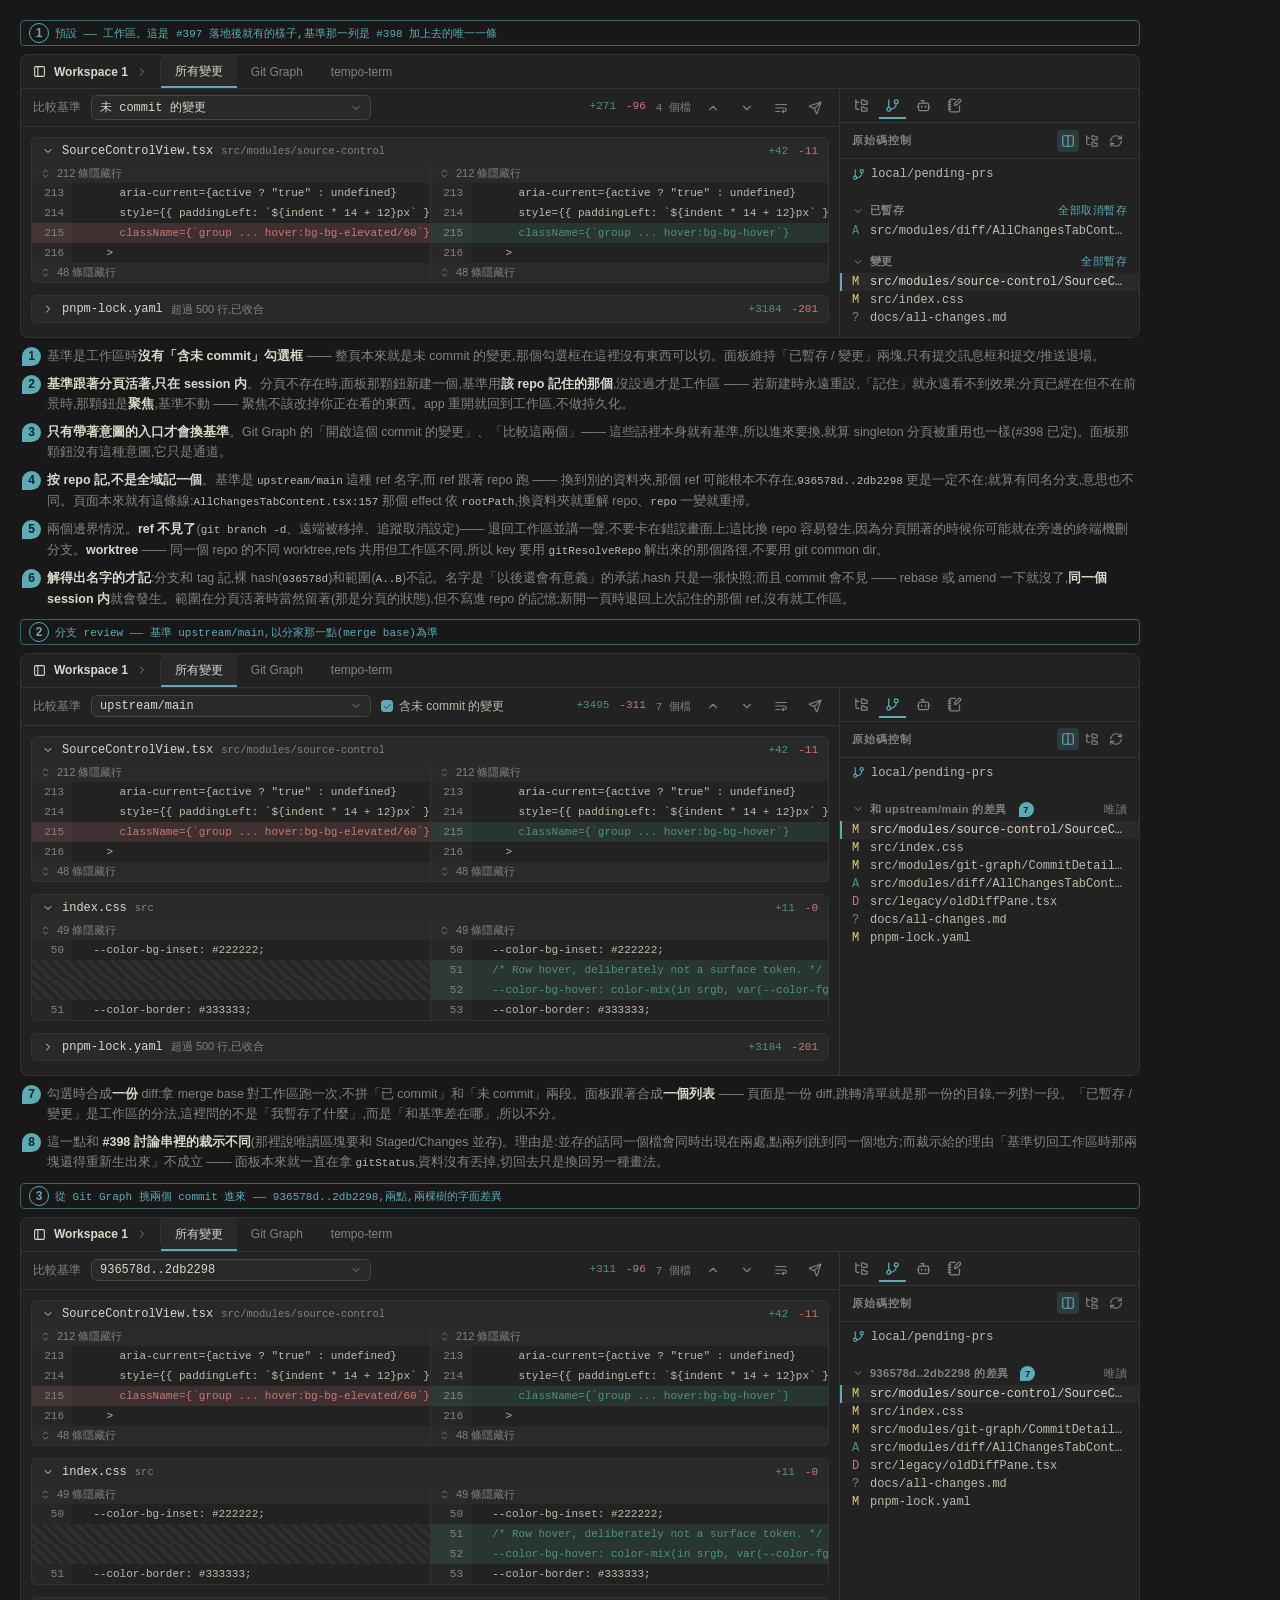
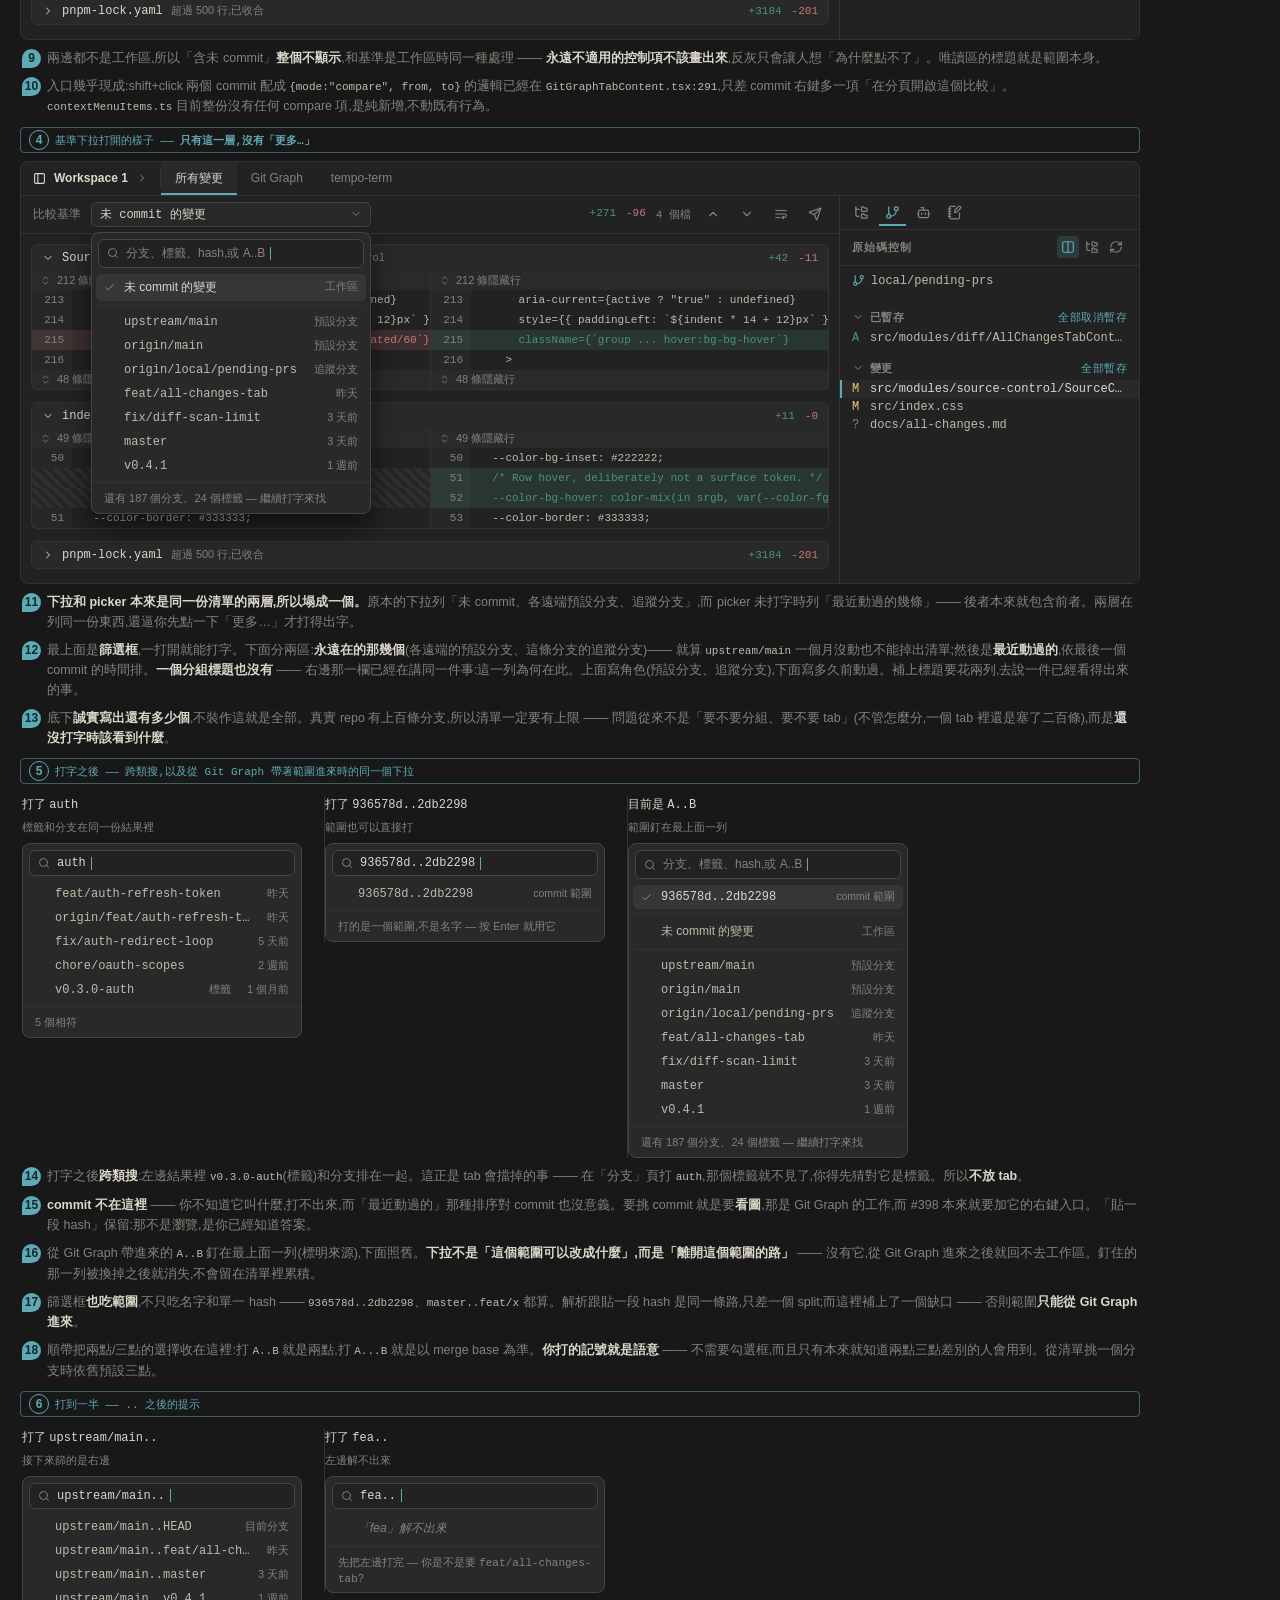
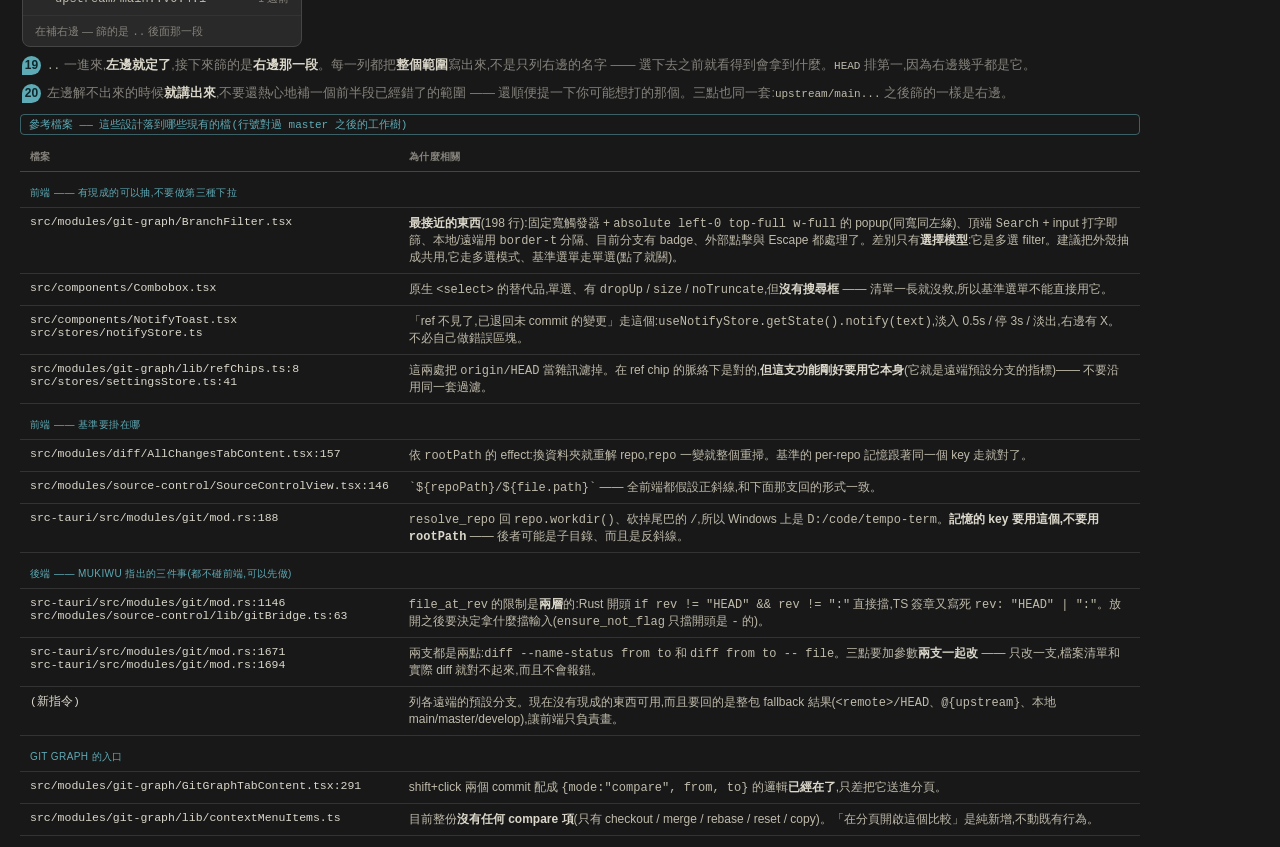
==== fig-398-menu.html @ e5d536c2 "Add the tempo-term design mockups Self-contained single-file prototypes for mukiwu/tempo-term. No bu" ====
<!doctype html>
<html lang="zh-Hant"><head><meta charset="utf-8">
<title>#398 — 比較基準</title>
<link rel="stylesheet" href="mock.css"><style>
.legend { font-size: 12.5px; }
.legend .lg-txt { flex: 1; min-width: 0; }
.legend b { color: var(--fg); font-weight: 600; }
.legend code { font-family: var(--mono); color: var(--fg-muted); font-size: 11px; }
.legend .num { width: 19px; height: 19px; font-size: 12px; line-height: 19px; font-weight: 700; }
/* a figure number is not a callout pin, so it is not drawn like one */
.fig-label .n {
  display: inline-block; width: 20px; height: 20px; line-height: 18px; text-align: center;
  border-radius: 50%; border: 1px solid var(--accent); background: transparent;
  color: var(--accent); font-family: "Segoe UI", sans-serif; font-size: 12px; font-weight: 700;
  margin-right: 6px;
}
.combo.wide { width: 280px; }
.viewbar { position: relative; }

.combo-wrap { position: relative; display: inline-flex; }
/* one popup, hung off the control itself -- same left edge, same width */
.menu {
  position: absolute; top: calc(100% + 5px); left: 0; width: 280px; z-index: 5; padding: 0;
  background: var(--bg-elevated); border: 1px solid var(--border-strong); border-radius: 8px;
  box-shadow: 0 12px 28px rgba(0,0,0,.55);
}
.menu.static { position: static; box-shadow: none; }
.mi {
  display: flex; align-items: center; gap: 8px; padding: 5px 8px; margin: 0 4px;
  border-radius: 5px; font-size: 12px; color: var(--fg-muted); white-space: nowrap;
  font-family: "Segoe UI", sans-serif;
}
.mi.mono { font-family: var(--mono); }
.mi .tick { width: 12px; flex: none; color: var(--accent); display: flex; }
.mi .lbl { overflow: hidden; text-overflow: ellipsis; white-space: nowrap; }
.mi.none { color: var(--fg-subtle); font-style: italic; }
.mi.on { background: rgba(255,255,255,.06); color: var(--fg); }
.mi .hint {
  margin-left: auto; padding-left: 8px; flex: none;
  font-family: "Segoe UI", sans-serif; font-size: 10.5px; color: var(--fg-subtle);
}
.mi .when {
  padding-left: 8px; flex: none;
  font-family: "Segoe UI", sans-serif; font-size: 10.5px; color: var(--fg-subtle);
}
.mi .when.first { margin-left: auto; }
.sep { height: 1px; background: var(--border); margin: 4px 6px; }
.mhead {
  padding: 6px 12px 3px; font-size: 10px; letter-spacing: .04em; text-transform: uppercase;
  color: var(--fg-subtle); font-family: "Segoe UI", sans-serif;
}
.pk-search {
  display: flex; align-items: center; gap: 7px; margin: 6px; padding: 5px 8px;
  border: 1px solid var(--border-strong); border-radius: 6px; background: var(--bg);
  color: var(--fg-subtle); font-size: 12px; font-family: "Segoe UI", sans-serif;
}
.pk-search .typed { color: var(--fg); font-family: var(--mono); }
.pk-search .caret { width: 1px; height: 13px; background: var(--accent); margin-left: -2px; }
.pk-list { padding-bottom: 4px; }
.pk-foot { border-top: 1px solid var(--border); padding: 7px 12px; }
.pk-foot .fnote { font-size: 11px; color: var(--fg-subtle); }

.menu-row { display: flex; align-items: flex-start; gap: 22px; padding: 4px 2px 0; }
.menu-row .col { display: flex; flex-direction: column; gap: 8px; }
.menu-row .cap { font-size: 12px; color: var(--fg); }
.menu-row .cnt { font-size: 10.5px; color: var(--fg-subtle); }

/* the closing reference table */
.refs { width: 1120px; border-collapse: collapse; font-size: 12px; }
.refs th, .refs td { text-align: left; vertical-align: top; padding: 7px 10px; }
.refs thead th {
  font-size: 10px; letter-spacing: .04em; text-transform: uppercase; color: var(--fg-subtle);
  font-weight: 600; border-bottom: 1px solid var(--border-strong);
}
.refs tbody tr { border-bottom: 1px solid var(--border); }
.refs td.f { font-family: var(--mono); font-size: 11.5px; color: var(--fg); white-space: nowrap; }
.refs td.w { color: var(--fg-muted); }
.refs td.w b { color: var(--fg); font-weight: 600; }
.refs .grp td {
  font-size: 10px; letter-spacing: .04em; text-transform: uppercase; color: var(--accent);
  padding-top: 14px; border-bottom: none;
}
</style></head>
<body><div class="fig"><div class="fig-label"><span class="n">1</span>預設 —— 工作區。這是 #397 落地後就有的樣子,基準那一列是 #398 加上去的唯一一條</div><div class="window">
  <div class="tabstrip">
    <div class="ws"><svg class="i" width="13" height="13" viewBox="0 0 24 24"><rect x="3" y="3" width="18" height="18" rx="2"/><path d="M9 3v18"/></svg> Workspace 1 <span class="chev"><svg class="i" width="12" height="12" viewBox="0 0 24 24"><path d="m9 18 6-6-6-6"/></svg></span></div>
    <div class="divider"></div>
    <div class="tab active">所有變更</div><div class="tab">Git Graph</div>
    <div class="tab">tempo-term</div>
  </div>
  <div class="body">
    <div class="main">
      <div class="viewbar">
        <span class="sub">比較基準</span>
        <span class="combo-wrap">
          <span class="combo wide"><span class="val">未 commit 的變更</span><span class="chev"><svg class="i" width="12" height="12" viewBox="0 0 24 24"><path d="m6 9 6 6 6-6"/></svg></span></span>
          
        </span>
        
        <span class="spacer"></span>
        <span class="stats"><span class="add">+271</span><span class="del">-96</span><span class="cnt">4 個檔</span></span>
        <span class="icon-btn"><svg class="i" width="14" height="14" viewBox="0 0 24 24"><path d="m18 15-6-6-6 6"/></svg></span><span class="icon-btn"><svg class="i" width="14" height="14" viewBox="0 0 24 24"><path d="m6 9 6 6 6-6"/></svg></span><span class="icon-btn"><svg class="i" width="14" height="14" viewBox="0 0 24 24"><path d="M3 6h18"/><path d="M3 12h15a3 3 0 1 1 0 6h-4"/><path d="m16 16-2 2 2 2"/><path d="M3 18h7"/></svg></span><span class="icon-btn"><svg class="i" width="14" height="14" viewBox="0 0 24 24"><path d="M14.536 21.686a.5.5 0 0 0 .937-.024l6.5-19a.496.496 0 0 0-.635-.635l-19 6.5a.5.5 0 0 0-.024.937l7.93 3.18a2 2 0 0 1 1.112 1.11z"/><path d="m21.854 2.147-10.94 10.939"/></svg></span>
      </div>
      <div class="diffs">
        <div class="file-sec"><div class="file-head"><svg class="i" width="12" height="12" viewBox="0 0 24 24"><path d="m6 9 6 6 6-6"/></svg><span>SourceControlView.tsx</span><span class="path">src/modules/source-control</span><span class="st"><span class="a">+42</span><span class="d">-11</span></span></div><div class="cols"><div class="col"><div class="hidden-row"><svg class="i" width="11" height="11" viewBox="0 0 24 24"><path d="m7 15 5 5 5-5"/><path d="m7 9 5-5 5 5"/></svg><span>212 條隱藏行</span></div><div class="line"><span class="ln">213</span><span class="code">      aria-current={active ? "true" : undefined}</span></div><div class="line"><span class="ln">214</span><span class="code">      style={{ paddingLeft: `${indent * 14 + 12}px` }}</span></div><div class="line del"><span class="ln">215</span><span class="code">      className={`group ... hover:bg-bg-elevated/60`}</span></div><div class="line"><span class="ln">216</span><span class="code">    ></span></div><div class="hidden-row"><svg class="i" width="11" height="11" viewBox="0 0 24 24"><path d="m7 15 5 5 5-5"/><path d="m7 9 5-5 5 5"/></svg><span>48 條隱藏行</span></div></div><div class="col"><div class="hidden-row"><svg class="i" width="11" height="11" viewBox="0 0 24 24"><path d="m7 15 5 5 5-5"/><path d="m7 9 5-5 5 5"/></svg><span>212 條隱藏行</span></div><div class="line"><span class="ln">213</span><span class="code">      aria-current={active ? "true" : undefined}</span></div><div class="line"><span class="ln">214</span><span class="code">      style={{ paddingLeft: `${indent * 14 + 12}px` }}</span></div><div class="line add"><span class="ln">215</span><span class="code">      className={`group ... hover:bg-bg-hover`}</span></div><div class="line"><span class="ln">216</span><span class="code">    ></span></div><div class="hidden-row"><svg class="i" width="11" height="11" viewBox="0 0 24 24"><path d="m7 15 5 5 5-5"/><path d="m7 9 5-5 5 5"/></svg><span>48 條隱藏行</span></div></div></div></div>
        
        <div class="file-sec"><div class="file-head"><svg class="i" width="12" height="12" viewBox="0 0 24 24"><path d="m9 18 6-6-6-6"/></svg><span>pnpm-lock.yaml</span>
          <span class="note">超過 500 行,已收合</span>
          <span class="st"><span class="a">+3184</span><span class="d">-201</span></span></div></div>
      </div>
    </div>
    <div class="panelcol">
      <div class="rail">
        <span class="icon-btn"><svg class="i" width="15" height="15" viewBox="0 0 24 24"><path d="M20 10a1 1 0 0 0 1-1V6a1 1 0 0 0-1-1h-2.5a1 1 0 0 1-.8-.4l-.9-1.2A1 1 0 0 0 15 3h-2a1 1 0 0 0-1 1v5a1 1 0 0 0 1 1Z"/><path d="M20 21a1 1 0 0 0 1-1v-3a1 1 0 0 0-1-1h-2.9a1 1 0 0 1-.88-.55l-.42-.85a1 1 0 0 0-.92-.6H13a1 1 0 0 0-1 1v5a1 1 0 0 0 1 1Z"/><path d="M3 5a2 2 0 0 0 2 2h3"/><path d="M3 3v13a2 2 0 0 0 2 2h3"/></svg></span>
        <span class="icon-btn active"><svg class="i" width="15" height="15" viewBox="0 0 24 24"><line x1="6" x2="6" y1="3" y2="15"/><circle cx="18" cy="6" r="3"/><circle cx="6" cy="18" r="3"/><path d="M18 9a9 9 0 0 1-9 9"/></svg></span>
        <span class="icon-btn"><svg class="i" width="15" height="15" viewBox="0 0 24 24"><path d="M12 8V4H8"/><rect width="16" height="12" x="4" y="8" rx="2"/><path d="M2 14h2"/><path d="M20 14h2"/><path d="M15 13v2"/><path d="M9 13v2"/></svg></span>
        <span class="icon-btn"><svg class="i" width="15" height="15" viewBox="0 0 24 24"><path d="M13.4 2H6a2 2 0 0 0-2 2v16a2 2 0 0 0 2 2h12a2 2 0 0 0 2-2v-7.4"/><path d="M2 6h4"/><path d="M2 10h4"/><path d="M2 14h4"/><path d="M2 18h4"/><path d="M21.378 5.626a1 1 0 1 0-3.004-3.004l-5.01 5.012a2 2 0 0 0-.506.854l-.837 2.87a.5.5 0 0 0 .62.62l2.87-.837a2 2 0 0 0 .854-.506z"/></svg></span>
      </div>
      <div class="panel-header">
        <span class="panel-title">原始碼控制</span>
        <span class="actions">
          <span class="icon-btn on"><svg class="i" width="14" height="14" viewBox="0 0 24 24"><rect width="18" height="18" x="3" y="3" rx="2"/><path d="M12 3v18"/></svg></span>
          <span class="icon-btn"><svg class="i" width="14" height="14" viewBox="0 0 24 24"><path d="M20 10a1 1 0 0 0 1-1V6a1 1 0 0 0-1-1h-2.5a1 1 0 0 1-.8-.4l-.9-1.2A1 1 0 0 0 15 3h-2a1 1 0 0 0-1 1v5a1 1 0 0 0 1 1Z"/><path d="M20 21a1 1 0 0 0 1-1v-3a1 1 0 0 0-1-1h-2.9a1 1 0 0 1-.88-.55l-.42-.85a1 1 0 0 0-.92-.6H13a1 1 0 0 0-1 1v5a1 1 0 0 0 1 1Z"/><path d="M3 5a2 2 0 0 0 2 2h3"/><path d="M3 3v13a2 2 0 0 0 2 2h3"/></svg></span>
          <span class="icon-btn"><svg class="i" width="14" height="14" viewBox="0 0 24 24"><path d="M3 12a9 9 0 0 1 9-9 9.75 9.75 0 0 1 6.74 2.74L21 8"/><path d="M21 3v5h-5"/><path d="M21 12a9 9 0 0 1-9 9 9.75 9.75 0 0 1-6.74-2.74L3 16"/><path d="M8 16H3v5"/></svg></span>
        </span>
      </div>
      <div class="branch-row"><span class="accent"><svg class="i" width="13" height="13" viewBox="0 0 24 24"><line x1="6" x2="6" y1="3" y2="15"/><circle cx="18" cy="6" r="3"/><circle cx="6" cy="18" r="3"/><path d="M18 9a9 9 0 0 1-9 9"/></svg></span><span>local/pending-prs</span></div>
      <div class="section-label"><svg class="i" width="12" height="12" viewBox="0 0 24 24"><path d="m6 9 6 6 6-6"/></svg>已暫存<span class="act">全部取消暫存</span></div><div class="file-row"><span class="st st-a">A</span><span class="name">src/modules/diff/AllChangesTabContent.tsx</span></div><div class="section-label"><svg class="i" width="12" height="12" viewBox="0 0 24 24"><path d="m6 9 6 6 6-6"/></svg>變更<span class="act">全部暫存</span></div><div class="file-row current"><span class="st st-m">M</span><span class="name">src/modules/source-control/SourceControlView.tsx</span></div><div class="file-row"><span class="st st-m">M</span><span class="name">src/index.css</span></div><div class="file-row"><span class="st st-q">?</span><span class="name">docs/all-changes.md</span></div>
    </div>
  </div>
</div><div class="legend"><span class="num">1</span><span class="lg-txt">基準是工作區時<b>沒有「含未 commit」勾選框</b> —— 整頁本來就是未 commit 的變更,那個勾選框在這裡沒有東西可以切。面板維持「已暫存 / 變更」兩塊,只有提交訊息框和提交/推送退場。</span></div><div class="legend"><span class="num">2</span><span class="lg-txt"><b>基準跟著分頁活著,只在 session 内</b>。分頁不存在時,面板那顆鈕新建一個,基準用<b>該 repo 記住的那個</b>,沒設過才是工作區 —— 若新建時永遠重設,「記住」就永遠看不到效果;分頁已經在但不在前景時,那顆鈕是<b>聚焦</b>,基準不動 —— 聚焦不該改掉你正在看的東西。app 重開就回到工作區,不做持久化。</span></div><div class="legend"><span class="num">3</span><span class="lg-txt"><b>只有帶著意圖的入口才會換基準</b>。Git Graph 的「開啟這個 commit 的變更」、「比較這兩個」—— 這些話裡本身就有基準,所以進來要換,就算 singleton 分頁被重用也一樣(#398 已定)。面板那顆鈕沒有這種意圖,它只是通道。</span></div><div class="legend"><span class="num">4</span><span class="lg-txt"><b>按 repo 記,不是全域記一個</b>。基準是 <code>upstream/main</code> 這種 ref 名字,而 ref 跟著 repo 跑 —— 換到別的資料夾,那個 ref 可能根本不存在,<code>936578d..2db2298</code> 更是一定不在;就算有同名分支,意思也不同。頁面本來就有這條線:<code>AllChangesTabContent.tsx:157</code> 那個 effect 依 <code>rootPath</code>,換資料夾就重解 repo、<code>repo</code> 一變就重掃。</span></div><div class="legend"><span class="num">5</span><span class="lg-txt">兩個邊界情況。<b>ref 不見了</b>(<code>git branch -d</code>、遠端被移掉、追蹤取消設定)—— 退回工作區並講一聲,不要卡在錯誤畫面上;這比換 repo 容易發生,因為分頁開著的時候你可能就在旁邊的終端機刪分支。<b>worktree</b> —— 同一個 repo 的不同 worktree,refs 共用但工作區不同,所以 key 要用 <code>gitResolveRepo</code> 解出來的那個路徑,不要用 git common dir。</span></div><div class="legend"><span class="num">6</span><span class="lg-txt"><b>解得出名字的才記</b>:分支和 tag 記,裸 hash(<code>936578d</code>)和範圍(<code>A..B</code>)不記。名字是「以後還會有意義」的承諾,hash 只是一張快照;而且 commit 會不見 —— rebase 或 amend 一下就沒了,<b>同一個 session 内</b>就會發生。範圍在分頁活著時當然留著(那是分頁的狀態),但不寫進 repo 的記憶;新開一頁時退回上次記住的那個 ref,沒有就工作區。</span></div></div><div class="fig"><div class="fig-label"><span class="n">2</span>分支 review —— 基準 <code>upstream/main</code>,以分家那一點(merge base)為準</div><div class="window">
  <div class="tabstrip">
    <div class="ws"><svg class="i" width="13" height="13" viewBox="0 0 24 24"><rect x="3" y="3" width="18" height="18" rx="2"/><path d="M9 3v18"/></svg> Workspace 1 <span class="chev"><svg class="i" width="12" height="12" viewBox="0 0 24 24"><path d="m9 18 6-6-6-6"/></svg></span></div>
    <div class="divider"></div>
    <div class="tab active">所有變更</div><div class="tab">Git Graph</div>
    <div class="tab">tempo-term</div>
  </div>
  <div class="body">
    <div class="main">
      <div class="viewbar">
        <span class="sub">比較基準</span>
        <span class="combo-wrap">
          <span class="combo wide"><span class="val">upstream/main</span><span class="chev"><svg class="i" width="12" height="12" viewBox="0 0 24 24"><path d="m6 9 6 6 6-6"/></svg></span></span>
          
        </span>
        <span class="checkbox"><span class="cb-box"><svg class="i" width="9" height="9" viewBox="0 0 24 24"><path d="M20 6 9 17l-5-5"/></svg></span>含未 commit 的變更</span>
        <span class="spacer"></span>
        <span class="stats"><span class="add">+3495</span><span class="del">-311</span><span class="cnt">7 個檔</span></span>
        <span class="icon-btn"><svg class="i" width="14" height="14" viewBox="0 0 24 24"><path d="m18 15-6-6-6 6"/></svg></span><span class="icon-btn"><svg class="i" width="14" height="14" viewBox="0 0 24 24"><path d="m6 9 6 6 6-6"/></svg></span><span class="icon-btn"><svg class="i" width="14" height="14" viewBox="0 0 24 24"><path d="M3 6h18"/><path d="M3 12h15a3 3 0 1 1 0 6h-4"/><path d="m16 16-2 2 2 2"/><path d="M3 18h7"/></svg></span><span class="icon-btn"><svg class="i" width="14" height="14" viewBox="0 0 24 24"><path d="M14.536 21.686a.5.5 0 0 0 .937-.024l6.5-19a.496.496 0 0 0-.635-.635l-19 6.5a.5.5 0 0 0-.024.937l7.93 3.18a2 2 0 0 1 1.112 1.11z"/><path d="m21.854 2.147-10.94 10.939"/></svg></span>
      </div>
      <div class="diffs">
        <div class="file-sec"><div class="file-head"><svg class="i" width="12" height="12" viewBox="0 0 24 24"><path d="m6 9 6 6 6-6"/></svg><span>SourceControlView.tsx</span><span class="path">src/modules/source-control</span><span class="st"><span class="a">+42</span><span class="d">-11</span></span></div><div class="cols"><div class="col"><div class="hidden-row"><svg class="i" width="11" height="11" viewBox="0 0 24 24"><path d="m7 15 5 5 5-5"/><path d="m7 9 5-5 5 5"/></svg><span>212 條隱藏行</span></div><div class="line"><span class="ln">213</span><span class="code">      aria-current={active ? "true" : undefined}</span></div><div class="line"><span class="ln">214</span><span class="code">      style={{ paddingLeft: `${indent * 14 + 12}px` }}</span></div><div class="line del"><span class="ln">215</span><span class="code">      className={`group ... hover:bg-bg-elevated/60`}</span></div><div class="line"><span class="ln">216</span><span class="code">    ></span></div><div class="hidden-row"><svg class="i" width="11" height="11" viewBox="0 0 24 24"><path d="m7 15 5 5 5-5"/><path d="m7 9 5-5 5 5"/></svg><span>48 條隱藏行</span></div></div><div class="col"><div class="hidden-row"><svg class="i" width="11" height="11" viewBox="0 0 24 24"><path d="m7 15 5 5 5-5"/><path d="m7 9 5-5 5 5"/></svg><span>212 條隱藏行</span></div><div class="line"><span class="ln">213</span><span class="code">      aria-current={active ? "true" : undefined}</span></div><div class="line"><span class="ln">214</span><span class="code">      style={{ paddingLeft: `${indent * 14 + 12}px` }}</span></div><div class="line add"><span class="ln">215</span><span class="code">      className={`group ... hover:bg-bg-hover`}</span></div><div class="line"><span class="ln">216</span><span class="code">    ></span></div><div class="hidden-row"><svg class="i" width="11" height="11" viewBox="0 0 24 24"><path d="m7 15 5 5 5-5"/><path d="m7 9 5-5 5 5"/></svg><span>48 條隱藏行</span></div></div></div></div>
        <div class="file-sec"><div class="file-head"><svg class="i" width="12" height="12" viewBox="0 0 24 24"><path d="m6 9 6 6 6-6"/></svg><span>index.css</span><span class="path">src</span><span class="st"><span class="a">+11</span><span class="d">-0</span></span></div><div class="cols"><div class="col"><div class="hidden-row"><svg class="i" width="11" height="11" viewBox="0 0 24 24"><path d="m7 15 5 5 5-5"/><path d="m7 9 5-5 5 5"/></svg><span>49 條隱藏行</span></div><div class="line"><span class="ln">50</span><span class="code">  --color-bg-inset: #222222;</span></div><div class="line gap"><span class="ln"></span><span class="code"> </span></div><div class="line gap"><span class="ln"></span><span class="code"> </span></div><div class="line"><span class="ln">51</span><span class="code">  --color-border: #333333;</span></div></div><div class="col"><div class="hidden-row"><svg class="i" width="11" height="11" viewBox="0 0 24 24"><path d="m7 15 5 5 5-5"/><path d="m7 9 5-5 5 5"/></svg><span>49 條隱藏行</span></div><div class="line"><span class="ln">50</span><span class="code">  --color-bg-inset: #222222;</span></div><div class="line add"><span class="ln">51</span><span class="code">  /* Row hover, deliberately not a surface token. */</span></div><div class="line add"><span class="ln">52</span><span class="code">  --color-bg-hover: color-mix(in srgb, var(--color-fg) 10%, transparent);</span></div><div class="line"><span class="ln">53</span><span class="code">  --color-border: #333333;</span></div></div></div></div>
        <div class="file-sec"><div class="file-head"><svg class="i" width="12" height="12" viewBox="0 0 24 24"><path d="m9 18 6-6-6-6"/></svg><span>pnpm-lock.yaml</span>
          <span class="note">超過 500 行,已收合</span>
          <span class="st"><span class="a">+3184</span><span class="d">-201</span></span></div></div>
      </div>
    </div>
    <div class="panelcol">
      <div class="rail">
        <span class="icon-btn"><svg class="i" width="15" height="15" viewBox="0 0 24 24"><path d="M20 10a1 1 0 0 0 1-1V6a1 1 0 0 0-1-1h-2.5a1 1 0 0 1-.8-.4l-.9-1.2A1 1 0 0 0 15 3h-2a1 1 0 0 0-1 1v5a1 1 0 0 0 1 1Z"/><path d="M20 21a1 1 0 0 0 1-1v-3a1 1 0 0 0-1-1h-2.9a1 1 0 0 1-.88-.55l-.42-.85a1 1 0 0 0-.92-.6H13a1 1 0 0 0-1 1v5a1 1 0 0 0 1 1Z"/><path d="M3 5a2 2 0 0 0 2 2h3"/><path d="M3 3v13a2 2 0 0 0 2 2h3"/></svg></span>
        <span class="icon-btn active"><svg class="i" width="15" height="15" viewBox="0 0 24 24"><line x1="6" x2="6" y1="3" y2="15"/><circle cx="18" cy="6" r="3"/><circle cx="6" cy="18" r="3"/><path d="M18 9a9 9 0 0 1-9 9"/></svg></span>
        <span class="icon-btn"><svg class="i" width="15" height="15" viewBox="0 0 24 24"><path d="M12 8V4H8"/><rect width="16" height="12" x="4" y="8" rx="2"/><path d="M2 14h2"/><path d="M20 14h2"/><path d="M15 13v2"/><path d="M9 13v2"/></svg></span>
        <span class="icon-btn"><svg class="i" width="15" height="15" viewBox="0 0 24 24"><path d="M13.4 2H6a2 2 0 0 0-2 2v16a2 2 0 0 0 2 2h12a2 2 0 0 0 2-2v-7.4"/><path d="M2 6h4"/><path d="M2 10h4"/><path d="M2 14h4"/><path d="M2 18h4"/><path d="M21.378 5.626a1 1 0 1 0-3.004-3.004l-5.01 5.012a2 2 0 0 0-.506.854l-.837 2.87a.5.5 0 0 0 .62.62l2.87-.837a2 2 0 0 0 .854-.506z"/></svg></span>
      </div>
      <div class="panel-header">
        <span class="panel-title">原始碼控制</span>
        <span class="actions">
          <span class="icon-btn on"><svg class="i" width="14" height="14" viewBox="0 0 24 24"><rect width="18" height="18" x="3" y="3" rx="2"/><path d="M12 3v18"/></svg></span>
          <span class="icon-btn"><svg class="i" width="14" height="14" viewBox="0 0 24 24"><path d="M20 10a1 1 0 0 0 1-1V6a1 1 0 0 0-1-1h-2.5a1 1 0 0 1-.8-.4l-.9-1.2A1 1 0 0 0 15 3h-2a1 1 0 0 0-1 1v5a1 1 0 0 0 1 1Z"/><path d="M20 21a1 1 0 0 0 1-1v-3a1 1 0 0 0-1-1h-2.9a1 1 0 0 1-.88-.55l-.42-.85a1 1 0 0 0-.92-.6H13a1 1 0 0 0-1 1v5a1 1 0 0 0 1 1Z"/><path d="M3 5a2 2 0 0 0 2 2h3"/><path d="M3 3v13a2 2 0 0 0 2 2h3"/></svg></span>
          <span class="icon-btn"><svg class="i" width="14" height="14" viewBox="0 0 24 24"><path d="M3 12a9 9 0 0 1 9-9 9.75 9.75 0 0 1 6.74 2.74L21 8"/><path d="M21 3v5h-5"/><path d="M21 12a9 9 0 0 1-9 9 9.75 9.75 0 0 1-6.74-2.74L3 16"/><path d="M8 16H3v5"/></svg></span>
        </span>
      </div>
      <div class="branch-row"><span class="accent"><svg class="i" width="13" height="13" viewBox="0 0 24 24"><line x1="6" x2="6" y1="3" y2="15"/><circle cx="18" cy="6" r="3"/><circle cx="6" cy="18" r="3"/><path d="M18 9a9 9 0 0 1-9 9"/></svg></span><span>local/pending-prs</span></div>
      <div class="section-label"><svg class="i" width="12" height="12" viewBox="0 0 24 24"><path d="m6 9 6 6 6-6"/></svg>和 upstream/main 的差異<span class="badge inline">7</span><span class="act ro">唯讀</span></div><div class="file-row current"><span class="st st-m">M</span><span class="name">src/modules/source-control/SourceControlView.tsx</span></div><div class="file-row"><span class="st st-m">M</span><span class="name">src/index.css</span></div><div class="file-row"><span class="st st-m">M</span><span class="name">src/modules/git-graph/CommitDetailsPanel.tsx</span></div><div class="file-row"><span class="st st-a">A</span><span class="name">src/modules/diff/AllChangesTabContent.tsx</span></div><div class="file-row"><span class="st st-d">D</span><span class="name">src/legacy/oldDiffPane.tsx</span></div><div class="file-row"><span class="st st-q">?</span><span class="name">docs/all-changes.md</span></div><div class="file-row"><span class="st st-m">M</span><span class="name">pnpm-lock.yaml</span></div>
    </div>
  </div>
</div><div class="legend"><span class="num">7</span><span class="lg-txt">勾選時合成<b>一份</b> diff:拿 merge base 對工作區跑一次,不拼「已 commit」和「未 commit」兩段。面板跟著合成<b>一個列表</b> —— 頁面是一份 diff,跳轉清單就是那一份的目錄,一列對一段。「已暫存 / 變更」是工作區的分法,這裡問的不是「我暫存了什麼」,而是「和基準差在哪」,所以不分。</span></div><div class="legend"><span class="num">8</span><span class="lg-txt">這一點和 <b>#398 討論串裡的裁示不同</b>(那裡說唯讀區塊要和 Staged/Changes 並存)。理由是:並存的話同一個檔會同時出現在兩處,點兩列跳到同一個地方;而裁示給的理由「基準切回工作區時那兩塊還得重新生出來」不成立 —— 面板本來就一直在拿 <code>gitStatus</code>,資料沒有丟掉,切回去只是換回另一種畫法。</span></div></div><div class="fig"><div class="fig-label"><span class="n">3</span>從 Git Graph 挑兩個 commit 進來 —— <code>936578d..2db2298</code>,兩點,兩棵樹的字面差異</div><div class="window">
  <div class="tabstrip">
    <div class="ws"><svg class="i" width="13" height="13" viewBox="0 0 24 24"><rect x="3" y="3" width="18" height="18" rx="2"/><path d="M9 3v18"/></svg> Workspace 1 <span class="chev"><svg class="i" width="12" height="12" viewBox="0 0 24 24"><path d="m9 18 6-6-6-6"/></svg></span></div>
    <div class="divider"></div>
    <div class="tab active">所有變更</div><div class="tab">Git Graph</div>
    <div class="tab">tempo-term</div>
  </div>
  <div class="body">
    <div class="main">
      <div class="viewbar">
        <span class="sub">比較基準</span>
        <span class="combo-wrap">
          <span class="combo wide"><span class="val">936578d..2db2298</span><span class="chev"><svg class="i" width="12" height="12" viewBox="0 0 24 24"><path d="m6 9 6 6 6-6"/></svg></span></span>
          
        </span>
        
        <span class="spacer"></span>
        <span class="stats"><span class="add">+311</span><span class="del">-96</span><span class="cnt">7 個檔</span></span>
        <span class="icon-btn"><svg class="i" width="14" height="14" viewBox="0 0 24 24"><path d="m18 15-6-6-6 6"/></svg></span><span class="icon-btn"><svg class="i" width="14" height="14" viewBox="0 0 24 24"><path d="m6 9 6 6 6-6"/></svg></span><span class="icon-btn"><svg class="i" width="14" height="14" viewBox="0 0 24 24"><path d="M3 6h18"/><path d="M3 12h15a3 3 0 1 1 0 6h-4"/><path d="m16 16-2 2 2 2"/><path d="M3 18h7"/></svg></span><span class="icon-btn"><svg class="i" width="14" height="14" viewBox="0 0 24 24"><path d="M14.536 21.686a.5.5 0 0 0 .937-.024l6.5-19a.496.496 0 0 0-.635-.635l-19 6.5a.5.5 0 0 0-.024.937l7.93 3.18a2 2 0 0 1 1.112 1.11z"/><path d="m21.854 2.147-10.94 10.939"/></svg></span>
      </div>
      <div class="diffs">
        <div class="file-sec"><div class="file-head"><svg class="i" width="12" height="12" viewBox="0 0 24 24"><path d="m6 9 6 6 6-6"/></svg><span>SourceControlView.tsx</span><span class="path">src/modules/source-control</span><span class="st"><span class="a">+42</span><span class="d">-11</span></span></div><div class="cols"><div class="col"><div class="hidden-row"><svg class="i" width="11" height="11" viewBox="0 0 24 24"><path d="m7 15 5 5 5-5"/><path d="m7 9 5-5 5 5"/></svg><span>212 條隱藏行</span></div><div class="line"><span class="ln">213</span><span class="code">      aria-current={active ? "true" : undefined}</span></div><div class="line"><span class="ln">214</span><span class="code">      style={{ paddingLeft: `${indent * 14 + 12}px` }}</span></div><div class="line del"><span class="ln">215</span><span class="code">      className={`group ... hover:bg-bg-elevated/60`}</span></div><div class="line"><span class="ln">216</span><span class="code">    ></span></div><div class="hidden-row"><svg class="i" width="11" height="11" viewBox="0 0 24 24"><path d="m7 15 5 5 5-5"/><path d="m7 9 5-5 5 5"/></svg><span>48 條隱藏行</span></div></div><div class="col"><div class="hidden-row"><svg class="i" width="11" height="11" viewBox="0 0 24 24"><path d="m7 15 5 5 5-5"/><path d="m7 9 5-5 5 5"/></svg><span>212 條隱藏行</span></div><div class="line"><span class="ln">213</span><span class="code">      aria-current={active ? "true" : undefined}</span></div><div class="line"><span class="ln">214</span><span class="code">      style={{ paddingLeft: `${indent * 14 + 12}px` }}</span></div><div class="line add"><span class="ln">215</span><span class="code">      className={`group ... hover:bg-bg-hover`}</span></div><div class="line"><span class="ln">216</span><span class="code">    ></span></div><div class="hidden-row"><svg class="i" width="11" height="11" viewBox="0 0 24 24"><path d="m7 15 5 5 5-5"/><path d="m7 9 5-5 5 5"/></svg><span>48 條隱藏行</span></div></div></div></div>
        <div class="file-sec"><div class="file-head"><svg class="i" width="12" height="12" viewBox="0 0 24 24"><path d="m6 9 6 6 6-6"/></svg><span>index.css</span><span class="path">src</span><span class="st"><span class="a">+11</span><span class="d">-0</span></span></div><div class="cols"><div class="col"><div class="hidden-row"><svg class="i" width="11" height="11" viewBox="0 0 24 24"><path d="m7 15 5 5 5-5"/><path d="m7 9 5-5 5 5"/></svg><span>49 條隱藏行</span></div><div class="line"><span class="ln">50</span><span class="code">  --color-bg-inset: #222222;</span></div><div class="line gap"><span class="ln"></span><span class="code"> </span></div><div class="line gap"><span class="ln"></span><span class="code"> </span></div><div class="line"><span class="ln">51</span><span class="code">  --color-border: #333333;</span></div></div><div class="col"><div class="hidden-row"><svg class="i" width="11" height="11" viewBox="0 0 24 24"><path d="m7 15 5 5 5-5"/><path d="m7 9 5-5 5 5"/></svg><span>49 條隱藏行</span></div><div class="line"><span class="ln">50</span><span class="code">  --color-bg-inset: #222222;</span></div><div class="line add"><span class="ln">51</span><span class="code">  /* Row hover, deliberately not a surface token. */</span></div><div class="line add"><span class="ln">52</span><span class="code">  --color-bg-hover: color-mix(in srgb, var(--color-fg) 10%, transparent);</span></div><div class="line"><span class="ln">53</span><span class="code">  --color-border: #333333;</span></div></div></div></div>
        <div class="file-sec"><div class="file-head"><svg class="i" width="12" height="12" viewBox="0 0 24 24"><path d="m9 18 6-6-6-6"/></svg><span>pnpm-lock.yaml</span>
          <span class="note">超過 500 行,已收合</span>
          <span class="st"><span class="a">+3184</span><span class="d">-201</span></span></div></div>
      </div>
    </div>
    <div class="panelcol">
      <div class="rail">
        <span class="icon-btn"><svg class="i" width="15" height="15" viewBox="0 0 24 24"><path d="M20 10a1 1 0 0 0 1-1V6a1 1 0 0 0-1-1h-2.5a1 1 0 0 1-.8-.4l-.9-1.2A1 1 0 0 0 15 3h-2a1 1 0 0 0-1 1v5a1 1 0 0 0 1 1Z"/><path d="M20 21a1 1 0 0 0 1-1v-3a1 1 0 0 0-1-1h-2.9a1 1 0 0 1-.88-.55l-.42-.85a1 1 0 0 0-.92-.6H13a1 1 0 0 0-1 1v5a1 1 0 0 0 1 1Z"/><path d="M3 5a2 2 0 0 0 2 2h3"/><path d="M3 3v13a2 2 0 0 0 2 2h3"/></svg></span>
        <span class="icon-btn active"><svg class="i" width="15" height="15" viewBox="0 0 24 24"><line x1="6" x2="6" y1="3" y2="15"/><circle cx="18" cy="6" r="3"/><circle cx="6" cy="18" r="3"/><path d="M18 9a9 9 0 0 1-9 9"/></svg></span>
        <span class="icon-btn"><svg class="i" width="15" height="15" viewBox="0 0 24 24"><path d="M12 8V4H8"/><rect width="16" height="12" x="4" y="8" rx="2"/><path d="M2 14h2"/><path d="M20 14h2"/><path d="M15 13v2"/><path d="M9 13v2"/></svg></span>
        <span class="icon-btn"><svg class="i" width="15" height="15" viewBox="0 0 24 24"><path d="M13.4 2H6a2 2 0 0 0-2 2v16a2 2 0 0 0 2 2h12a2 2 0 0 0 2-2v-7.4"/><path d="M2 6h4"/><path d="M2 10h4"/><path d="M2 14h4"/><path d="M2 18h4"/><path d="M21.378 5.626a1 1 0 1 0-3.004-3.004l-5.01 5.012a2 2 0 0 0-.506.854l-.837 2.87a.5.5 0 0 0 .62.62l2.87-.837a2 2 0 0 0 .854-.506z"/></svg></span>
      </div>
      <div class="panel-header">
        <span class="panel-title">原始碼控制</span>
        <span class="actions">
          <span class="icon-btn on"><svg class="i" width="14" height="14" viewBox="0 0 24 24"><rect width="18" height="18" x="3" y="3" rx="2"/><path d="M12 3v18"/></svg></span>
          <span class="icon-btn"><svg class="i" width="14" height="14" viewBox="0 0 24 24"><path d="M20 10a1 1 0 0 0 1-1V6a1 1 0 0 0-1-1h-2.5a1 1 0 0 1-.8-.4l-.9-1.2A1 1 0 0 0 15 3h-2a1 1 0 0 0-1 1v5a1 1 0 0 0 1 1Z"/><path d="M20 21a1 1 0 0 0 1-1v-3a1 1 0 0 0-1-1h-2.9a1 1 0 0 1-.88-.55l-.42-.85a1 1 0 0 0-.92-.6H13a1 1 0 0 0-1 1v5a1 1 0 0 0 1 1Z"/><path d="M3 5a2 2 0 0 0 2 2h3"/><path d="M3 3v13a2 2 0 0 0 2 2h3"/></svg></span>
          <span class="icon-btn"><svg class="i" width="14" height="14" viewBox="0 0 24 24"><path d="M3 12a9 9 0 0 1 9-9 9.75 9.75 0 0 1 6.74 2.74L21 8"/><path d="M21 3v5h-5"/><path d="M21 12a9 9 0 0 1-9 9 9.75 9.75 0 0 1-6.74-2.74L3 16"/><path d="M8 16H3v5"/></svg></span>
        </span>
      </div>
      <div class="branch-row"><span class="accent"><svg class="i" width="13" height="13" viewBox="0 0 24 24"><line x1="6" x2="6" y1="3" y2="15"/><circle cx="18" cy="6" r="3"/><circle cx="6" cy="18" r="3"/><path d="M18 9a9 9 0 0 1-9 9"/></svg></span><span>local/pending-prs</span></div>
      <div class="section-label"><svg class="i" width="12" height="12" viewBox="0 0 24 24"><path d="m6 9 6 6 6-6"/></svg>936578d..2db2298 的差異<span class="badge inline">7</span><span class="act ro">唯讀</span></div><div class="file-row current"><span class="st st-m">M</span><span class="name">src/modules/source-control/SourceControlView.tsx</span></div><div class="file-row"><span class="st st-m">M</span><span class="name">src/index.css</span></div><div class="file-row"><span class="st st-m">M</span><span class="name">src/modules/git-graph/CommitDetailsPanel.tsx</span></div><div class="file-row"><span class="st st-a">A</span><span class="name">src/modules/diff/AllChangesTabContent.tsx</span></div><div class="file-row"><span class="st st-d">D</span><span class="name">src/legacy/oldDiffPane.tsx</span></div><div class="file-row"><span class="st st-q">?</span><span class="name">docs/all-changes.md</span></div><div class="file-row"><span class="st st-m">M</span><span class="name">pnpm-lock.yaml</span></div>
    </div>
  </div>
</div><div class="legend"><span class="num">9</span><span class="lg-txt">兩邊都不是工作區,所以「含未 commit」<b>整個不顯示</b>,和基準是工作區時同一種處理 —— <b>永遠不適用的控制項不該畫出來</b>,反灰只會讓人想「為什麼點不了」。唯讀區的標題就是範圍本身。</span></div><div class="legend"><span class="num">10</span><span class="lg-txt">入口幾乎現成:shift+click 兩個 commit 配成 <code>{mode:"compare", from, to}</code> 的邏輯已經在 <code>GitGraphTabContent.tsx:291</code>,只差 commit 右鍵多一項「在分頁開啟這個比較」。<code>contextMenuItems.ts</code> 目前整份沒有任何 compare 項,是純新增,不動既有行為。</span></div></div><div class="fig"><div class="fig-label"><span class="n">4</span>基準下拉打開的樣子 —— <b>只有這一層,沒有「更多…」</b></div><div class="window">
  <div class="tabstrip">
    <div class="ws"><svg class="i" width="13" height="13" viewBox="0 0 24 24"><rect x="3" y="3" width="18" height="18" rx="2"/><path d="M9 3v18"/></svg> Workspace 1 <span class="chev"><svg class="i" width="12" height="12" viewBox="0 0 24 24"><path d="m9 18 6-6-6-6"/></svg></span></div>
    <div class="divider"></div>
    <div class="tab active">所有變更</div><div class="tab">Git Graph</div>
    <div class="tab">tempo-term</div>
  </div>
  <div class="body">
    <div class="main">
      <div class="viewbar">
        <span class="sub">比較基準</span>
        <span class="combo-wrap">
          <span class="combo wide"><span class="val">未 commit 的變更</span><span class="chev"><svg class="i" width="12" height="12" viewBox="0 0 24 24"><path d="m6 9 6 6 6-6"/></svg></span></span>
          <div class="menu"><div class="pk-search"><svg class="i" width="12" height="12" viewBox="0 0 24 24"><circle cx="11" cy="11" r="8"/><path d="m21 21-4.3-4.3"/></svg><span>分支、標籤、hash,或 A..B</span><span class="caret"></span></div><div class="pk-list"><div class="mi on"><span class="tick"><svg class="i" width="11" height="11" viewBox="0 0 24 24"><path d="M20 6 9 17l-5-5"/></svg></span><span class="lbl">未 commit 的變更</span><span class="hint">工作區</span></div><div class="sep"></div><div class="mi mono"><span class="tick"></span><span class="lbl">upstream/main</span><span class="hint">預設分支</span></div><div class="mi mono"><span class="tick"></span><span class="lbl">origin/main</span><span class="hint">預設分支</span></div><div class="mi mono"><span class="tick"></span><span class="lbl">origin/local/pending-prs</span><span class="hint">追蹤分支</span></div><div class="mi mono"><span class="tick"></span><span class="lbl">feat/all-changes-tab</span><span class="when first">昨天</span></div><div class="mi mono"><span class="tick"></span><span class="lbl">fix/diff-scan-limit</span><span class="when first">3 天前</span></div><div class="mi mono"><span class="tick"></span><span class="lbl">master</span><span class="when first">3 天前</span></div><div class="mi mono"><span class="tick"></span><span class="lbl">v0.4.1</span><span class="when first">1 週前</span></div></div><div class="pk-foot"><span class="fnote">還有 187 個分支、24 個標籤 — 繼續打字來找</span></div></div>
        </span>
        
        <span class="spacer"></span>
        <span class="stats"><span class="add">+271</span><span class="del">-96</span><span class="cnt">4 個檔</span></span>
        <span class="icon-btn"><svg class="i" width="14" height="14" viewBox="0 0 24 24"><path d="m18 15-6-6-6 6"/></svg></span><span class="icon-btn"><svg class="i" width="14" height="14" viewBox="0 0 24 24"><path d="m6 9 6 6 6-6"/></svg></span><span class="icon-btn"><svg class="i" width="14" height="14" viewBox="0 0 24 24"><path d="M3 6h18"/><path d="M3 12h15a3 3 0 1 1 0 6h-4"/><path d="m16 16-2 2 2 2"/><path d="M3 18h7"/></svg></span><span class="icon-btn"><svg class="i" width="14" height="14" viewBox="0 0 24 24"><path d="M14.536 21.686a.5.5 0 0 0 .937-.024l6.5-19a.496.496 0 0 0-.635-.635l-19 6.5a.5.5 0 0 0-.024.937l7.93 3.18a2 2 0 0 1 1.112 1.11z"/><path d="m21.854 2.147-10.94 10.939"/></svg></span>
      </div>
      <div class="diffs">
        <div class="file-sec"><div class="file-head"><svg class="i" width="12" height="12" viewBox="0 0 24 24"><path d="m6 9 6 6 6-6"/></svg><span>SourceControlView.tsx</span><span class="path">src/modules/source-control</span><span class="st"><span class="a">+42</span><span class="d">-11</span></span></div><div class="cols"><div class="col"><div class="hidden-row"><svg class="i" width="11" height="11" viewBox="0 0 24 24"><path d="m7 15 5 5 5-5"/><path d="m7 9 5-5 5 5"/></svg><span>212 條隱藏行</span></div><div class="line"><span class="ln">213</span><span class="code">      aria-current={active ? "true" : undefined}</span></div><div class="line"><span class="ln">214</span><span class="code">      style={{ paddingLeft: `${indent * 14 + 12}px` }}</span></div><div class="line del"><span class="ln">215</span><span class="code">      className={`group ... hover:bg-bg-elevated/60`}</span></div><div class="line"><span class="ln">216</span><span class="code">    ></span></div><div class="hidden-row"><svg class="i" width="11" height="11" viewBox="0 0 24 24"><path d="m7 15 5 5 5-5"/><path d="m7 9 5-5 5 5"/></svg><span>48 條隱藏行</span></div></div><div class="col"><div class="hidden-row"><svg class="i" width="11" height="11" viewBox="0 0 24 24"><path d="m7 15 5 5 5-5"/><path d="m7 9 5-5 5 5"/></svg><span>212 條隱藏行</span></div><div class="line"><span class="ln">213</span><span class="code">      aria-current={active ? "true" : undefined}</span></div><div class="line"><span class="ln">214</span><span class="code">      style={{ paddingLeft: `${indent * 14 + 12}px` }}</span></div><div class="line add"><span class="ln">215</span><span class="code">      className={`group ... hover:bg-bg-hover`}</span></div><div class="line"><span class="ln">216</span><span class="code">    ></span></div><div class="hidden-row"><svg class="i" width="11" height="11" viewBox="0 0 24 24"><path d="m7 15 5 5 5-5"/><path d="m7 9 5-5 5 5"/></svg><span>48 條隱藏行</span></div></div></div></div>
        <div class="file-sec"><div class="file-head"><svg class="i" width="12" height="12" viewBox="0 0 24 24"><path d="m6 9 6 6 6-6"/></svg><span>index.css</span><span class="path">src</span><span class="st"><span class="a">+11</span><span class="d">-0</span></span></div><div class="cols"><div class="col"><div class="hidden-row"><svg class="i" width="11" height="11" viewBox="0 0 24 24"><path d="m7 15 5 5 5-5"/><path d="m7 9 5-5 5 5"/></svg><span>49 條隱藏行</span></div><div class="line"><span class="ln">50</span><span class="code">  --color-bg-inset: #222222;</span></div><div class="line gap"><span class="ln"></span><span class="code"> </span></div><div class="line gap"><span class="ln"></span><span class="code"> </span></div><div class="line"><span class="ln">51</span><span class="code">  --color-border: #333333;</span></div></div><div class="col"><div class="hidden-row"><svg class="i" width="11" height="11" viewBox="0 0 24 24"><path d="m7 15 5 5 5-5"/><path d="m7 9 5-5 5 5"/></svg><span>49 條隱藏行</span></div><div class="line"><span class="ln">50</span><span class="code">  --color-bg-inset: #222222;</span></div><div class="line add"><span class="ln">51</span><span class="code">  /* Row hover, deliberately not a surface token. */</span></div><div class="line add"><span class="ln">52</span><span class="code">  --color-bg-hover: color-mix(in srgb, var(--color-fg) 10%, transparent);</span></div><div class="line"><span class="ln">53</span><span class="code">  --color-border: #333333;</span></div></div></div></div>
        <div class="file-sec"><div class="file-head"><svg class="i" width="12" height="12" viewBox="0 0 24 24"><path d="m9 18 6-6-6-6"/></svg><span>pnpm-lock.yaml</span>
          <span class="note">超過 500 行,已收合</span>
          <span class="st"><span class="a">+3184</span><span class="d">-201</span></span></div></div>
      </div>
    </div>
    <div class="panelcol">
      <div class="rail">
        <span class="icon-btn"><svg class="i" width="15" height="15" viewBox="0 0 24 24"><path d="M20 10a1 1 0 0 0 1-1V6a1 1 0 0 0-1-1h-2.5a1 1 0 0 1-.8-.4l-.9-1.2A1 1 0 0 0 15 3h-2a1 1 0 0 0-1 1v5a1 1 0 0 0 1 1Z"/><path d="M20 21a1 1 0 0 0 1-1v-3a1 1 0 0 0-1-1h-2.9a1 1 0 0 1-.88-.55l-.42-.85a1 1 0 0 0-.92-.6H13a1 1 0 0 0-1 1v5a1 1 0 0 0 1 1Z"/><path d="M3 5a2 2 0 0 0 2 2h3"/><path d="M3 3v13a2 2 0 0 0 2 2h3"/></svg></span>
        <span class="icon-btn active"><svg class="i" width="15" height="15" viewBox="0 0 24 24"><line x1="6" x2="6" y1="3" y2="15"/><circle cx="18" cy="6" r="3"/><circle cx="6" cy="18" r="3"/><path d="M18 9a9 9 0 0 1-9 9"/></svg></span>
        <span class="icon-btn"><svg class="i" width="15" height="15" viewBox="0 0 24 24"><path d="M12 8V4H8"/><rect width="16" height="12" x="4" y="8" rx="2"/><path d="M2 14h2"/><path d="M20 14h2"/><path d="M15 13v2"/><path d="M9 13v2"/></svg></span>
        <span class="icon-btn"><svg class="i" width="15" height="15" viewBox="0 0 24 24"><path d="M13.4 2H6a2 2 0 0 0-2 2v16a2 2 0 0 0 2 2h12a2 2 0 0 0 2-2v-7.4"/><path d="M2 6h4"/><path d="M2 10h4"/><path d="M2 14h4"/><path d="M2 18h4"/><path d="M21.378 5.626a1 1 0 1 0-3.004-3.004l-5.01 5.012a2 2 0 0 0-.506.854l-.837 2.87a.5.5 0 0 0 .62.62l2.87-.837a2 2 0 0 0 .854-.506z"/></svg></span>
      </div>
      <div class="panel-header">
        <span class="panel-title">原始碼控制</span>
        <span class="actions">
          <span class="icon-btn on"><svg class="i" width="14" height="14" viewBox="0 0 24 24"><rect width="18" height="18" x="3" y="3" rx="2"/><path d="M12 3v18"/></svg></span>
          <span class="icon-btn"><svg class="i" width="14" height="14" viewBox="0 0 24 24"><path d="M20 10a1 1 0 0 0 1-1V6a1 1 0 0 0-1-1h-2.5a1 1 0 0 1-.8-.4l-.9-1.2A1 1 0 0 0 15 3h-2a1 1 0 0 0-1 1v5a1 1 0 0 0 1 1Z"/><path d="M20 21a1 1 0 0 0 1-1v-3a1 1 0 0 0-1-1h-2.9a1 1 0 0 1-.88-.55l-.42-.85a1 1 0 0 0-.92-.6H13a1 1 0 0 0-1 1v5a1 1 0 0 0 1 1Z"/><path d="M3 5a2 2 0 0 0 2 2h3"/><path d="M3 3v13a2 2 0 0 0 2 2h3"/></svg></span>
          <span class="icon-btn"><svg class="i" width="14" height="14" viewBox="0 0 24 24"><path d="M3 12a9 9 0 0 1 9-9 9.75 9.75 0 0 1 6.74 2.74L21 8"/><path d="M21 3v5h-5"/><path d="M21 12a9 9 0 0 1-9 9 9.75 9.75 0 0 1-6.74-2.74L3 16"/><path d="M8 16H3v5"/></svg></span>
        </span>
      </div>
      <div class="branch-row"><span class="accent"><svg class="i" width="13" height="13" viewBox="0 0 24 24"><line x1="6" x2="6" y1="3" y2="15"/><circle cx="18" cy="6" r="3"/><circle cx="6" cy="18" r="3"/><path d="M18 9a9 9 0 0 1-9 9"/></svg></span><span>local/pending-prs</span></div>
      <div class="section-label"><svg class="i" width="12" height="12" viewBox="0 0 24 24"><path d="m6 9 6 6 6-6"/></svg>已暫存<span class="act">全部取消暫存</span></div><div class="file-row"><span class="st st-a">A</span><span class="name">src/modules/diff/AllChangesTabContent.tsx</span></div><div class="section-label"><svg class="i" width="12" height="12" viewBox="0 0 24 24"><path d="m6 9 6 6 6-6"/></svg>變更<span class="act">全部暫存</span></div><div class="file-row current"><span class="st st-m">M</span><span class="name">src/modules/source-control/SourceControlView.tsx</span></div><div class="file-row"><span class="st st-m">M</span><span class="name">src/index.css</span></div><div class="file-row"><span class="st st-q">?</span><span class="name">docs/all-changes.md</span></div>
    </div>
  </div>
</div><div class="legend"><span class="num">11</span><span class="lg-txt"><b>下拉和 picker 本來是同一份清單的兩層,所以塌成一個。</b>原本的下拉列「未 commit、各遠端預設分支、追蹤分支」,而 picker 未打字時列「最近動過的幾條」—— 後者本來就包含前者。兩層在列同一份東西,還逼你先點一下「更多…」才打得出字。</span></div><div class="legend"><span class="num">12</span><span class="lg-txt">最上面是<b>篩選框</b>,一打開就能打字。下面分兩區:<b>永遠在的那幾個</b>(各遠端的預設分支、這條分支的追蹤分支)—— 就算 <code>upstream/main</code> 一個月沒動也不能掉出清單;然後是<b>最近動過的</b>,依最後一個 commit 的時間排。<b>一個分組標題也沒有</b> —— 右邊那一欄已經在講同一件事:這一列為何在此。上面寫角色(預設分支、追蹤分支),下面寫多久前動過。補上標題要花兩列,去說一件已經看得出來的事。</span></div><div class="legend"><span class="num">13</span><span class="lg-txt">底下<b>誠實寫出還有多少個</b>,不裝作這就是全部。真實 repo 有上百條分支,所以清單一定要有上限 —— 問題從來不是「要不要分組、要不要 tab」(不管怎麼分,一個 tab 裡還是塞了二百條),而是<b>還沒打字時該看到什麼</b>。</span></div></div><div class="fig"><div class="fig-label"><span class="n">5</span>打字之後 —— 跨類搜,以及從 Git Graph 帶著範圍進來時的同一個下拉</div><div class="menu-row"><div class="col"><div class="cap">打了 <code>auth</code></div><div class="cnt">標籤和分支在同一份結果裡</div><div class="menu static"><div class="pk-search"><svg class="i" width="12" height="12" viewBox="0 0 24 24"><circle cx="11" cy="11" r="8"/><path d="m21 21-4.3-4.3"/></svg><span class="typed">auth</span><span class="caret"></span></div><div class="pk-list"><div class="mi mono"><span class="tick"></span><span class="lbl">feat/auth-refresh-token</span><span class="when first">昨天</span></div><div class="mi mono"><span class="tick"></span><span class="lbl">origin/feat/auth-refresh-token</span><span class="when first">昨天</span></div><div class="mi mono"><span class="tick"></span><span class="lbl">fix/auth-redirect-loop</span><span class="when first">5 天前</span></div><div class="mi mono"><span class="tick"></span><span class="lbl">chore/oauth-scopes</span><span class="when first">2 週前</span></div><div class="mi mono"><span class="tick"></span><span class="lbl">v0.3.0-auth</span><span class="hint">標籤</span><span class="when">1 個月前</span></div></div><div class="pk-foot"><span class="fnote">5 個相符</span></div></div></div><div class="col"><div class="cap">打了 <code>936578d..2db2298</code></div><div class="cnt">範圍也可以直接打</div><div class="menu static"><div class="pk-search"><svg class="i" width="12" height="12" viewBox="0 0 24 24"><circle cx="11" cy="11" r="8"/><path d="m21 21-4.3-4.3"/></svg><span class="typed">936578d..2db2298</span><span class="caret"></span></div><div class="pk-list"><div class="mi mono"><span class="tick"></span><span class="lbl">936578d..2db2298</span><span class="hint">commit 範圍</span></div></div><div class="pk-foot"><span class="fnote">打的是一個範圍,不是名字 — 按 Enter 就用它</span></div></div></div><div class="col"><div class="cap">目前是 <code>A..B</code></div><div class="cnt">範圍釘在最上面一列</div><div class="menu static"><div class="pk-search"><svg class="i" width="12" height="12" viewBox="0 0 24 24"><circle cx="11" cy="11" r="8"/><path d="m21 21-4.3-4.3"/></svg><span>分支、標籤、hash,或 A..B</span><span class="caret"></span></div><div class="pk-list"><div class="mi on mono"><span class="tick"><svg class="i" width="11" height="11" viewBox="0 0 24 24"><path d="M20 6 9 17l-5-5"/></svg></span><span class="lbl">936578d..2db2298</span><span class="hint">commit 範圍</span></div><div class="sep"></div><div class="mi"><span class="tick"></span><span class="lbl">未 commit 的變更</span><span class="hint">工作區</span></div><div class="sep"></div><div class="mi mono"><span class="tick"></span><span class="lbl">upstream/main</span><span class="hint">預設分支</span></div><div class="mi mono"><span class="tick"></span><span class="lbl">origin/main</span><span class="hint">預設分支</span></div><div class="mi mono"><span class="tick"></span><span class="lbl">origin/local/pending-prs</span><span class="hint">追蹤分支</span></div><div class="mi mono"><span class="tick"></span><span class="lbl">feat/all-changes-tab</span><span class="when first">昨天</span></div><div class="mi mono"><span class="tick"></span><span class="lbl">fix/diff-scan-limit</span><span class="when first">3 天前</span></div><div class="mi mono"><span class="tick"></span><span class="lbl">master</span><span class="when first">3 天前</span></div><div class="mi mono"><span class="tick"></span><span class="lbl">v0.4.1</span><span class="when first">1 週前</span></div></div><div class="pk-foot"><span class="fnote">還有 187 個分支、24 個標籤 — 繼續打字來找</span></div></div></div></div><div class="legend"><span class="num">14</span><span class="lg-txt">打字之後<b>跨類搜</b>:左邊結果裡 <code>v0.3.0-auth</code>(標籤)和分支排在一起。這正是 tab 會擋掉的事 —— 在「分支」頁打 <code>auth</code>,那個標籤就不見了,你得先猜對它是標籤。所以<b>不放 tab</b>。</span></div><div class="legend"><span class="num">15</span><span class="lg-txt"><b>commit 不在這裡</b> —— 你不知道它叫什麼,打不出來,而「最近動過的」那種排序對 commit 也沒意義。要挑 commit 就是要<b>看圖</b>,那是 Git Graph 的工作,而 #398 本來就要加它的右鍵入口。「貼一段 hash」保留:那不是瀏覽,是你已經知道答案。</span></div><div class="legend"><span class="num">16</span><span class="lg-txt">從 Git Graph 帶進來的 <code>A..B</code> 釘在最上面一列(標明來源),下面照舊。<b>下拉不是「這個範圍可以改成什麼」,而是「離開這個範圍的路」</b> —— 沒有它,從 Git Graph 進來之後就回不去工作區。釘住的那一列被換掉之後就消失,不會留在清單裡累積。</span></div><div class="legend"><span class="num">17</span><span class="lg-txt">篩選框<b>也吃範圍</b>,不只吃名字和單一 hash —— <code>936578d..2db2298</code>、<code>master..feat/x</code> 都算。解析跟貼一段 hash 是同一條路,只差一個 split;而這裡補上了一個缺口 —— 否則範圍<b>只能從 Git Graph 進來</b>。</span></div><div class="legend"><span class="num">18</span><span class="lg-txt">順帶把兩點/三點的選擇收在這裡:打 <code>A..B</code> 就是兩點,打 <code>A...B</code> 就是以 merge base 為準。<b>你打的記號就是語意</b> —— 不需要勾選框,而且只有本來就知道兩點三點差別的人會用到。從清單挑一個分支時依舊預設三點。</span></div></div><div class="fig"><div class="fig-label"><span class="n">6</span>打到一半 —— <code>..</code> 之後的提示</div><div class="menu-row"><div class="col"><div class="cap">打了 <code>upstream/main..</code></div><div class="cnt">接下來篩的是右邊</div><div class="menu static"><div class="pk-search"><svg class="i" width="12" height="12" viewBox="0 0 24 24"><circle cx="11" cy="11" r="8"/><path d="m21 21-4.3-4.3"/></svg><span class="typed">upstream/main..</span><span class="caret"></span></div><div class="pk-list"><div class="mi mono"><span class="tick"></span><span class="lbl">upstream/main..HEAD</span><span class="hint">目前分支</span></div><div class="mi mono"><span class="tick"></span><span class="lbl">upstream/main..feat/all-changes-tab</span><span class="when first">昨天</span></div><div class="mi mono"><span class="tick"></span><span class="lbl">upstream/main..master</span><span class="when first">3 天前</span></div><div class="mi mono"><span class="tick"></span><span class="lbl">upstream/main..v0.4.1</span><span class="when first">1 週前</span></div></div><div class="pk-foot"><span class="fnote">在補右邊 — 篩的是 <code>..</code> 後面那一段</span></div></div></div><div class="col"><div class="cap">打了 <code>fea..</code></div><div class="cnt">左邊解不出來</div><div class="menu static"><div class="pk-search"><svg class="i" width="12" height="12" viewBox="0 0 24 24"><circle cx="11" cy="11" r="8"/><path d="m21 21-4.3-4.3"/></svg><span class="typed">fea..</span><span class="caret"></span></div><div class="pk-list"><div class="mi none"><span class="tick"></span><span class="lbl">「fea」解不出來</span></div></div><div class="pk-foot"><span class="fnote">先把左邊打完 — 你是不是要 <code>feat/all-changes-tab</code>?</span></div></div></div></div><div class="legend"><span class="num">19</span><span class="lg-txt"><code>..</code> 一進來,<b>左邊就定了</b>,接下來篩的是<b>右邊那一段</b>。每一列都把<b>整個範圍</b>寫出來,不是只列右邊的名字 —— 選下去之前就看得到會拿到什麼。<code>HEAD</code> 排第一,因為右邊幾乎都是它。</span></div><div class="legend"><span class="num">20</span><span class="lg-txt">左邊解不出來的時候<b>就講出來</b>,不要還熱心地補一個前半段已經錯了的範圍 —— 還順便提一下你可能想打的那個。三點也同一套:<code>upstream/main...</code> 之後篩的一樣是右邊。</span></div></div><div class="fig"><div class="fig-label">參考檔案 —— 這些設計落到哪些現有的檔(行號對過 <code>master</code> 之後的工作樹)</div><table class="refs"><thead><tr><th style="width:340px">檔案</th><th>為什麼相關</th></tr></thead><tbody><tr class="grp"><td colspan="2">前端 —— 有現成的可以抽,不要做第三種下拉</td></tr><tr><td class="f">src/modules/git-graph/BranchFilter.tsx</td><td class="w"><b>最接近的東西</b>(198 行):固定寬觸發器 + <code>absolute left-0 top-full w-full</code> 的 popup(同寬同左緣)、頂端 <code>Search</code> + input 打字即篩、本地/遠端用 <code>border-t</code> 分隔、目前分支有 badge、外部點擊與 Escape 都處理了。差別只有<b>選擇模型</b>:它是多選 filter。建議把外殼抽成共用,它走多選模式、基準選單走單選(點了就關)。</td></tr><tr><td class="f">src/components/Combobox.tsx</td><td class="w">原生 <code>&lt;select&gt;</code> 的替代品,單選、有 <code>dropUp</code> / <code>size</code> / <code>noTruncate</code>,但<b>沒有搜尋框</b> —— 清單一長就沒救,所以基準選單不能直接用它。</td></tr><tr><td class="f">src/components/NotifyToast.tsx<br>src/stores/notifyStore.ts</td><td class="w">「ref 不見了,已退回未 commit 的變更」走這個:<code>useNotifyStore.getState().notify(text)</code>,淡入 0.5s / 停 3s / 淡出,右邊有 X。不必自己做錯誤區塊。</td></tr><tr><td class="f">src/modules/git-graph/lib/refChips.ts:8<br>src/stores/settingsStore.ts:41</td><td class="w">這兩處把 <code>origin/HEAD</code> 當雜訊濾掉。在 ref chip 的脈絡下是對的,<b>但這支功能剛好要用它本身</b>(它就是遠端預設分支的指標)—— 不要沿用同一套過濾。</td></tr><tr class="grp"><td colspan="2">前端 —— 基準要掛在哪</td></tr><tr><td class="f">src/modules/diff/AllChangesTabContent.tsx:157</td><td class="w">依 <code>rootPath</code> 的 effect:換資料夾就重解 repo,<code>repo</code> 一變就整個重掃。基準的 per-repo 記憶跟著同一個 key 走就對了。</td></tr><tr><td class="f">src/modules/source-control/SourceControlView.tsx:146</td><td class="w"><code>`${repoPath}/${file.path}`</code> —— 全前端都假設正斜線,和下面那支回的形式一致。</td></tr><tr><td class="f">src-tauri/src/modules/git/mod.rs:188</td><td class="w"><code>resolve_repo</code> 回 <code>repo.workdir()</code>、砍掉尾巴的 <code>/</code>,所以 Windows 上是 <code>D:/code/tempo-term</code>。<b>記憶的 key 要用這個,不要用 <code>rootPath</code></b> —— 後者可能是子目錄、而且是反斜線。</td></tr><tr class="grp"><td colspan="2">後端 —— mukiwu 指出的三件事(都不碰前端,可以先做)</td></tr><tr><td class="f">src-tauri/src/modules/git/mod.rs:1146<br>src/modules/source-control/lib/gitBridge.ts:63</td><td class="w"><code>file_at_rev</code> 的限制是<b>兩層</b>的:Rust 開頭 <code>if rev != "HEAD" &amp;&amp; rev != ":"</code> 直接擋,TS 簽章又寫死 <code>rev: "HEAD" | ":"</code>。放開之後要決定拿什麼擋輸入(<code>ensure_not_flag</code> 只擋開頭是 <code>-</code> 的)。</td></tr><tr><td class="f">src-tauri/src/modules/git/mod.rs:1671<br>src-tauri/src/modules/git/mod.rs:1694</td><td class="w">兩支都是兩點:<code>diff --name-status from to</code> 和 <code>diff from to -- file</code>。三點要加參數<b>兩支一起改</b> —— 只改一支,檔案清單和實際 diff 就對不起來,而且不會報錯。</td></tr><tr><td class="f">(新指令)</td><td class="w">列各遠端的預設分支。現在沒有現成的東西可用,而且要回的是整包 fallback 結果(<code>&lt;remote&gt;/HEAD</code>、<code>@{upstream}</code>、本地 main/master/develop),讓前端只負責畫。</td></tr><tr class="grp"><td colspan="2">Git Graph 的入口</td></tr><tr><td class="f">src/modules/git-graph/GitGraphTabContent.tsx:291</td><td class="w">shift+click 兩個 commit 配成 <code>{mode:"compare", from, to}</code> 的邏輯<b>已經在了</b>,只差把它送進分頁。</td></tr><tr><td class="f">src/modules/git-graph/lib/contextMenuItems.ts</td><td class="w">目前整份<b>沒有任何 compare 項</b>(只有 checkout / merge / rebase / reset / copy)。「在分頁開啟這個比較」是純新增,不動既有行為。</td></tr></tbody></table></div></body></html>
---- mock.css ----
:root {
  --bg: #222222;
  --bg-elevated: #292929;
  --bg-inset: #222222;
  --border: #333333;
  --border-strong: #454545;
  --fg: #dbd7ca;
  --fg-muted: #bfbaaa;
  --fg-subtle: #85827b;
  --accent: #5eaab5;
  --ok: #4d9375;
  --bad: #cb7676;
  --warn: #e6cc77;
  --mono: Consolas, "JetBrains Mono", monospace;
}
* { box-sizing: border-box; margin: 0; padding: 0; user-select: none; }
body {
  background: #181818;
  color: var(--fg);
  font-family: "Segoe UI", "Noto Sans TC", sans-serif;
  font-size: 13px;
  padding: 20px;
  display: flex;
  flex-direction: column;
  align-items: flex-start;
  gap: 10px;
}
svg.i { flex: none; stroke: currentColor; fill: none; stroke-width: 2; stroke-linecap: round; stroke-linejoin: round; }
.fig-label {
  display: inline-block; font-size: 11px; color: var(--accent);
  border: 1px solid color-mix(in srgb, var(--accent) 50%, transparent);
  border-radius: 4px; padding: 2px 8px; font-family: var(--mono);
}

/* ---------- window shell ---------- */
.window {
  width: 1120px; background: var(--bg);
  border: 1px solid var(--border); border-radius: 8px; overflow: hidden;
  display: flex; flex-direction: column;
}
.tabstrip { height: 34px; display: flex; align-items: stretch; border-bottom: 1px solid var(--border); }
.ws { display: flex; align-items: center; gap: 8px; padding: 0 12px; color: var(--fg); font-weight: 600; font-size: 12px; }
.ws .chev { color: var(--fg-subtle); display: flex; }
.divider { width: 1px; background: var(--border); margin: 6px 0; }
.tab { display: flex; align-items: center; gap: 8px; padding: 0 14px; color: var(--fg-subtle); font-size: 12px; }
.tab.active { background: var(--bg-elevated); color: var(--fg); box-shadow: inset 0 -2px 0 var(--accent); }

.body { display: flex; align-items: stretch; }
.main { flex: 1; min-width: 0; display: flex; flex-direction: column; }

/* ---------- the view's own toolbar ---------- */
.viewbar {
  height: 38px; flex: none; display: flex; align-items: center; gap: 10px;
  padding: 0 12px; border-bottom: 1px solid var(--border);
}
.viewbar .title { font-size: 12px; font-weight: 600; }
.viewbar .sub { font-size: 12px; color: var(--fg-subtle); }
.combo {
  display: flex; align-items: center; gap: 6px; width: 190px;
  border: 1px solid var(--border-strong); border-radius: 6px; background: var(--bg-elevated);
  padding: 3px 8px; color: var(--fg); font-size: 12px; font-family: var(--mono);
}
.combo .val { flex: 1; overflow: hidden; text-overflow: ellipsis; white-space: nowrap; }
.combo .chev { color: var(--fg-subtle); display: flex; }
.checkbox { display: flex; align-items: center; gap: 6px; color: var(--fg-muted); font-size: 12px; white-space: nowrap; }
.cb-box {
  width: 12px; height: 12px; border-radius: 3px; background: var(--accent); border: 1px solid var(--accent);
  display: flex; align-items: center; justify-content: center; color: #10282c;
}
.spacer { margin-left: auto; }
.stats { display: flex; gap: 10px; font-family: var(--mono); font-size: 11px; }
.stats .add { color: var(--ok); }
.stats .del { color: var(--bad); }
.stats .cnt { color: var(--fg-subtle); }
.icon-btn { padding: 5px; border-radius: 4px; color: var(--fg-subtle); display: flex; }
.icon-btn.on { color: var(--accent); background: color-mix(in srgb, var(--accent) 18%, transparent); }

/* ---------- stacked diffs ---------- */
.diffs { flex: 1; padding: 10px 10px 14px; display: flex; flex-direction: column; gap: 12px; overflow: hidden; }
.file-sec { border: 1px solid var(--border); border-radius: 6px; overflow: hidden; }
.file-head {
  height: 26px; display: flex; align-items: center; gap: 8px; padding: 0 10px;
  background: var(--bg-elevated); font-family: var(--mono); font-size: 12px;
}
.file-head .path { color: var(--fg-subtle); font-size: 10.5px; }
.file-head .icon-btn.copy { padding: 3px; color: var(--fg-subtle); }
.file-head .st { margin-left: auto; display: flex; gap: 10px; font-size: 11px; }
.file-head .st .a { color: var(--ok); }
.file-head .st .d { color: var(--bad); }
.file-head .note { color: var(--fg-subtle); font-size: 11px; font-family: "Segoe UI", sans-serif; }
.file-head .expand {
  border: 1px solid var(--border-strong); border-radius: 4px; padding: 1px 8px;
  color: var(--fg-muted); font-size: 11px; font-family: "Segoe UI", sans-serif;
}
.cols { display: grid; grid-template-columns: minmax(0, 1fr) minmax(0, 1fr); }
.col { min-width: 0; overflow: hidden; }
.col + .col { border-left: 1px solid var(--border); }
.hidden-row {
  display: flex; align-items: center; gap: 6px; padding: 2px 8px;
  background: rgba(255, 255, 255, .035); color: var(--fg-subtle); font-size: 11px;
}
.line { display: flex; font-family: var(--mono); font-size: 11px; line-height: 20px; }
.line .ln { width: 40px; flex: none; text-align: right; padding-right: 8px; color: var(--fg-subtle); background: rgba(255, 255, 255, .025); }
.line .code { padding-left: 8px; color: var(--fg-muted); white-space: pre; overflow: hidden; }
.line.add { background: color-mix(in srgb, var(--ok) 16%, transparent); }
.line.add .code { color: var(--ok); }
.line.del { background: color-mix(in srgb, var(--bad) 16%, transparent); }
.line.del .code { color: var(--bad); }
.line.gap { background: repeating-linear-gradient(45deg, #262626 0 4px, #2f2f2f 4px 8px); }
.line.gap .ln { background: transparent; }

/* ---------- the source control panel, docked right ---------- */
.panelcol { width: 300px; flex: none; border-left: 1px solid var(--border); background: var(--bg-inset); display: flex; flex-direction: column; }
.rail { height: 34px; flex: none; display: flex; align-items: center; gap: 4px; padding: 0 8px; border-bottom: 1px solid var(--border); }
.rail .icon-btn { padding: 6px; }
.rail .icon-btn.active { color: var(--accent); box-shadow: inset 0 -2px 0 var(--accent); border-radius: 0; }
.panel-header { height: 36px; flex: none; display: flex; align-items: center; justify-content: space-between; border-bottom: 1px solid var(--border); padding: 0 12px; }
.panel-title { font-size: 11px; font-weight: 600; letter-spacing: .08em; text-transform: uppercase; color: var(--fg-subtle); }
.panel-header .actions { display: flex; gap: 2px; color: var(--fg-muted); }
.panel-header .actions .icon-btn { padding: 4px; }
.branch-row .accent { color: var(--accent); display: flex; }
.branch-row { display: flex; align-items: center; gap: 6px; padding: 8px 12px; font-size: 12px; color: var(--fg-muted); font-family: var(--mono); }
.commit-box { margin: 2px 12px 0; position: relative; }
.ta {
  display: block; height: 46px; border: 1px solid var(--border); border-radius: 6px;
  background: var(--bg); color: var(--fg-subtle); font-size: 12px; padding: 6px 30px 6px 8px;
}
.commit-box .spark { position: absolute; right: 6px; top: 6px; color: var(--fg-muted); }
.commit-actions { display: flex; gap: 8px; margin: 8px 12px 0; }
.btn-commit { flex: 1; background: var(--accent); color: #10282c; border-radius: 6px; text-align: center; padding: 5px 0; font-size: 12px; font-weight: 600; }
.btn-push { display: flex; align-items: center; gap: 6px; border: 1px solid var(--border); border-radius: 6px; padding: 5px 12px; color: var(--fg-muted); font-size: 12px; }
.section-label {
  margin: 12px 0 2px; padding: 2px 12px; font-size: 11px; color: var(--fg-subtle);
  display: flex; align-items: center; gap: 6px; font-weight: 600; letter-spacing: .04em;
}
.section-label .act { margin-left: auto; color: var(--accent); font-weight: 400; font-size: 11px; }
.section-label .act.ro { color: var(--fg-subtle); }
.file-row { display: flex; align-items: center; gap: 8px; padding: 2px 12px; font-size: 12px; color: var(--fg-muted); font-family: var(--mono); }
.file-row .st { width: 10px; flex: none; }
.file-row .name { overflow: hidden; text-overflow: ellipsis; white-space: nowrap; }
.file-row.current { background: var(--bg-elevated); color: var(--fg); box-shadow: inset 2px 0 0 var(--accent); }
.st-m { color: var(--warn); }
.st-a { color: var(--ok); }
.st-d { color: var(--bad); }
.st-q { color: var(--fg-subtle); }
.panel-foot { margin-top: auto; border-top: 1px solid var(--border); }

/* callout used only to point at the entry button */
.callout { position: relative; }
.callout .note {
  position: absolute; top: 30px; right: 0;
  background: var(--accent); color: #10282c; font-size: 11px; font-weight: 600;
  border-radius: 4px; padding: 2px 8px; white-space: nowrap; z-index: 5;
}
.callout .note::after {
  content: ""; position: absolute; bottom: 100%; right: 24px;
  border: 4px solid transparent; border-bottom-color: var(--accent);
}

.fig-label.plain { color: var(--fg-subtle); border-color: var(--border-strong); }
.tab.overflow { color: #e5534b; font-family: var(--mono); font-size: 11px; }

.fig { display: flex; flex-direction: column; gap: 8px; }
.window.strip { width: 1120px; }
.window.strip .tabstrip { border-bottom: none; }

.commitbar {
  flex: none; display: flex; align-items: center; gap: 8px;
  border-top: 1px solid var(--border); padding: 8px 12px; background: var(--bg-inset);
}
.commitbar .ta-inline {
  flex: 1; border: 1px solid var(--border); border-radius: 6px; background: var(--bg);
  color: var(--fg-subtle); font-size: 12px; padding: 5px 8px;
}
.commitbar .btn-commit { flex: none; padding: 5px 22px; }

.combo.jump { width: 150px; background: var(--bg); }
.combo.jump .val { color: var(--fg-subtle); }

.icon-btn { position: relative; }
.badge {
  position: absolute; top: -9px; right: -9px; z-index: 30;
  width: 15px; height: 15px; background: var(--accent);
  /* pin: round except the lower-left corner, which points at the element */
  border-radius: 50% 50% 50% 0;
  color: #10282c; font-size: 9.5px; font-weight: 700; line-height: 15px; text-align: center;
  font-family: "Segoe UI", sans-serif;
}
.legend {
  width: 1120px; display: flex; align-items: baseline; gap: 6px;
  color: var(--fg-subtle); font-size: 11.5px; line-height: 1.6; padding: 0 2px;
}
.legend .num {
  flex: none; width: 15px; height: 15px; border-radius: 50% 50% 50% 0; background: var(--accent);
  color: #10282c; font-size: 9.5px; font-weight: 700; line-height: 15px; text-align: center;
}

.badge.inline {
  position: static; margin-left: 6px; display: inline-block;
  width: 15px; height: 15px; line-height: 15px;
}
/* the badges must never be clipped by a section's own rounded overflow */
.file-sec, .window { overflow: visible; }
.file-sec { border-radius: 6px; }
.file-head .expand { position: relative; }
.file-head .expand .badge { top: -9px; right: -9px; }
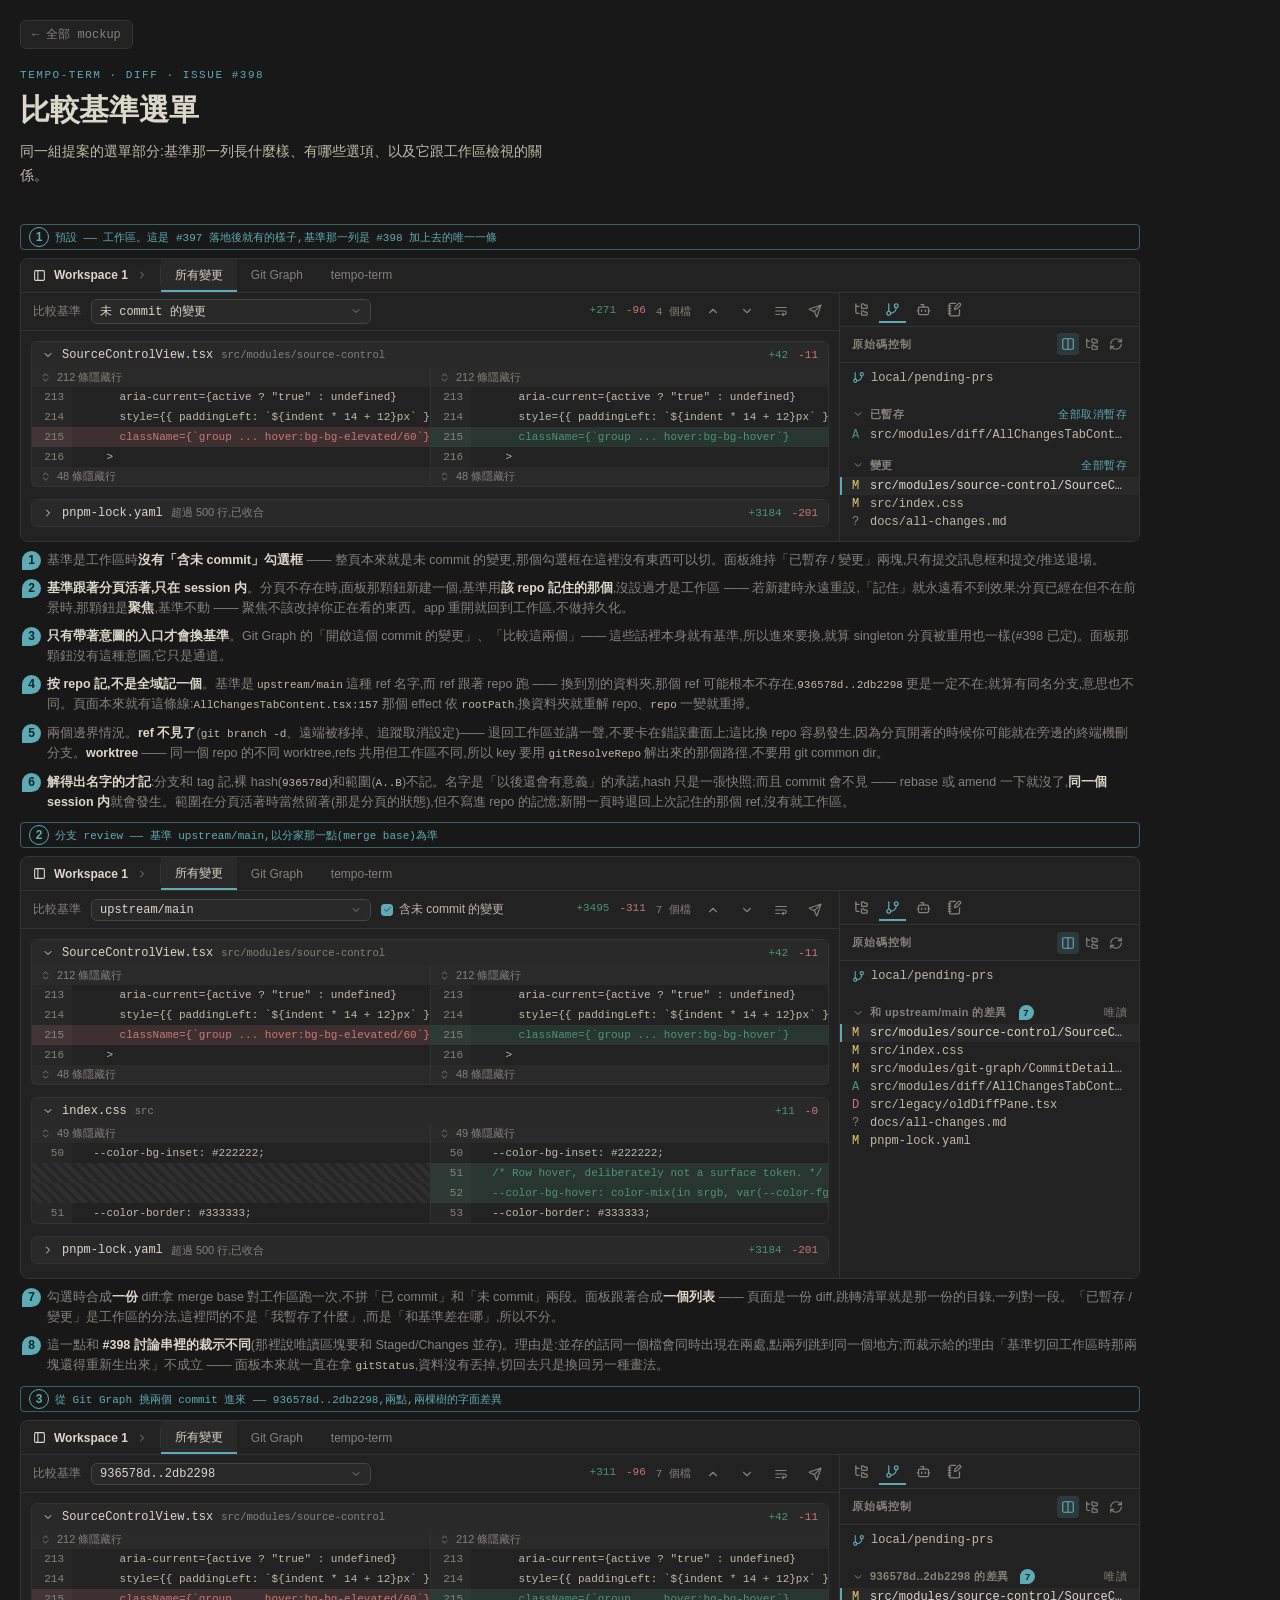
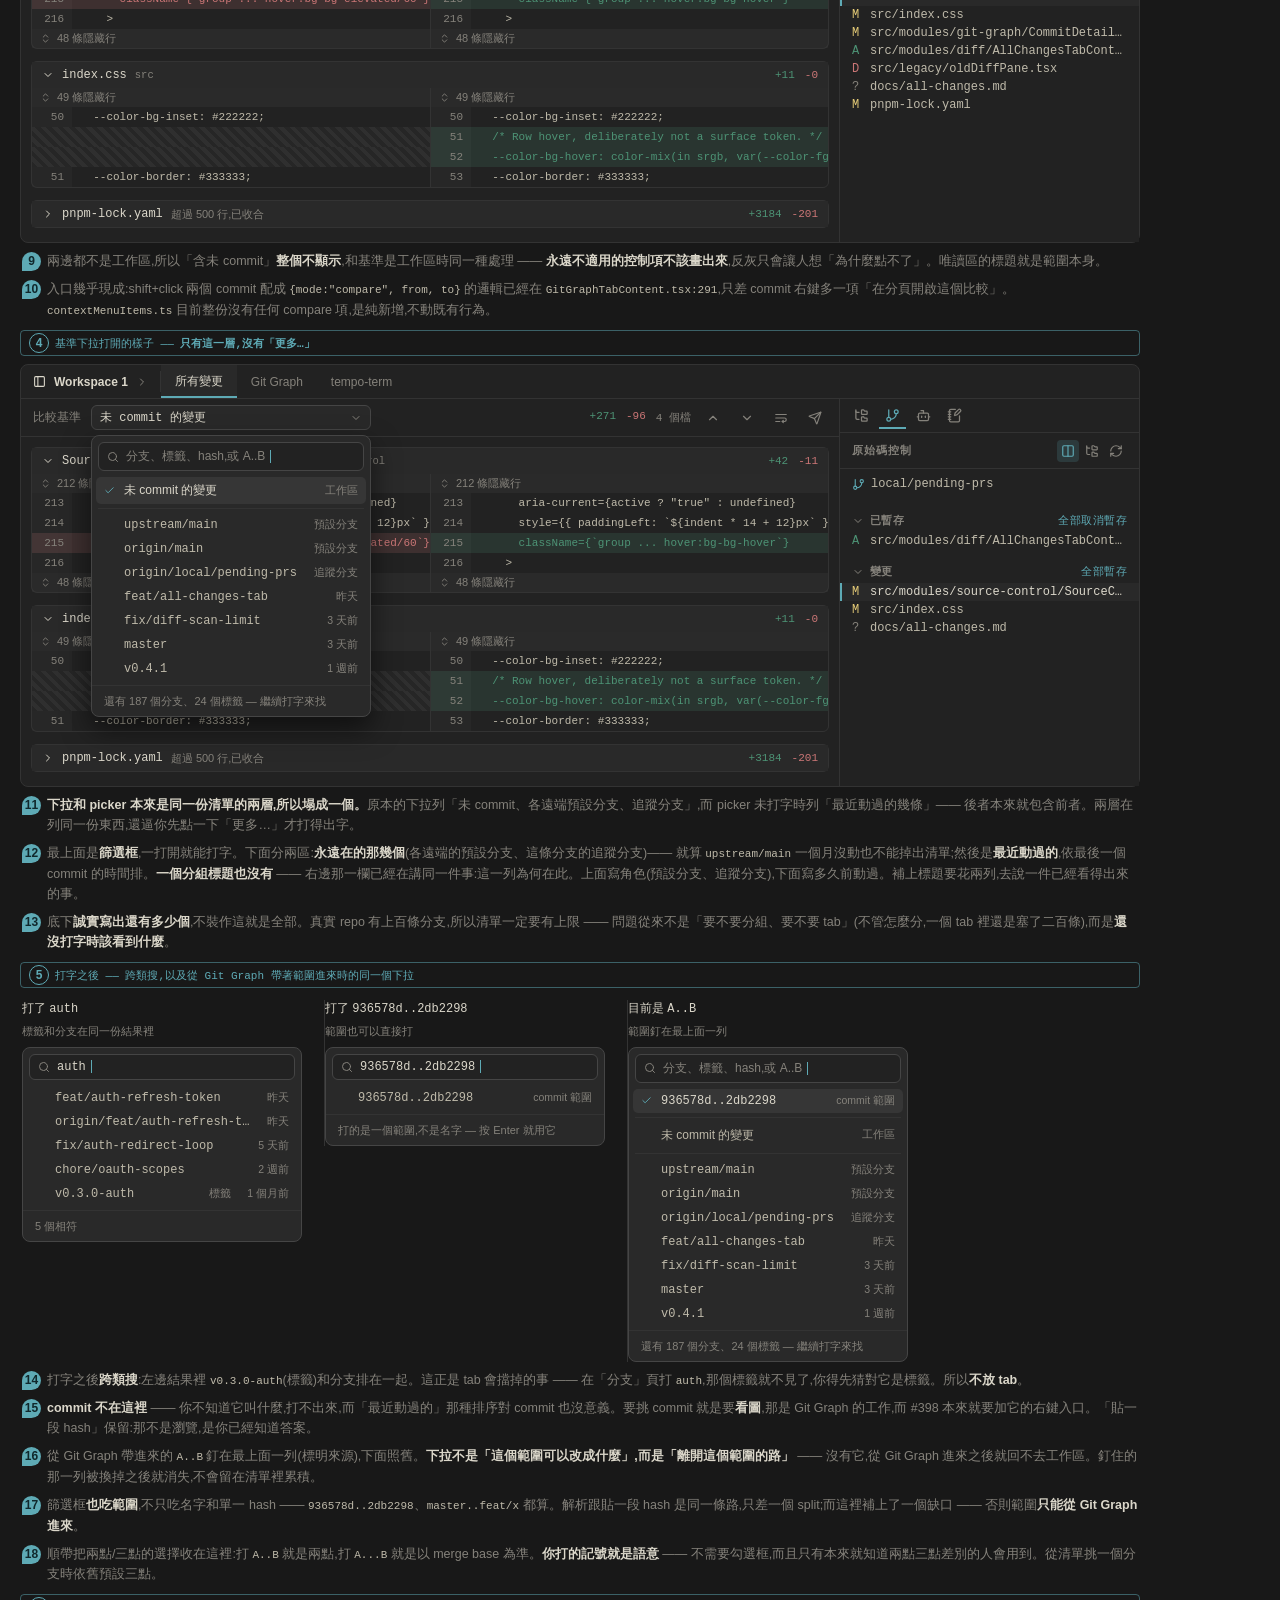
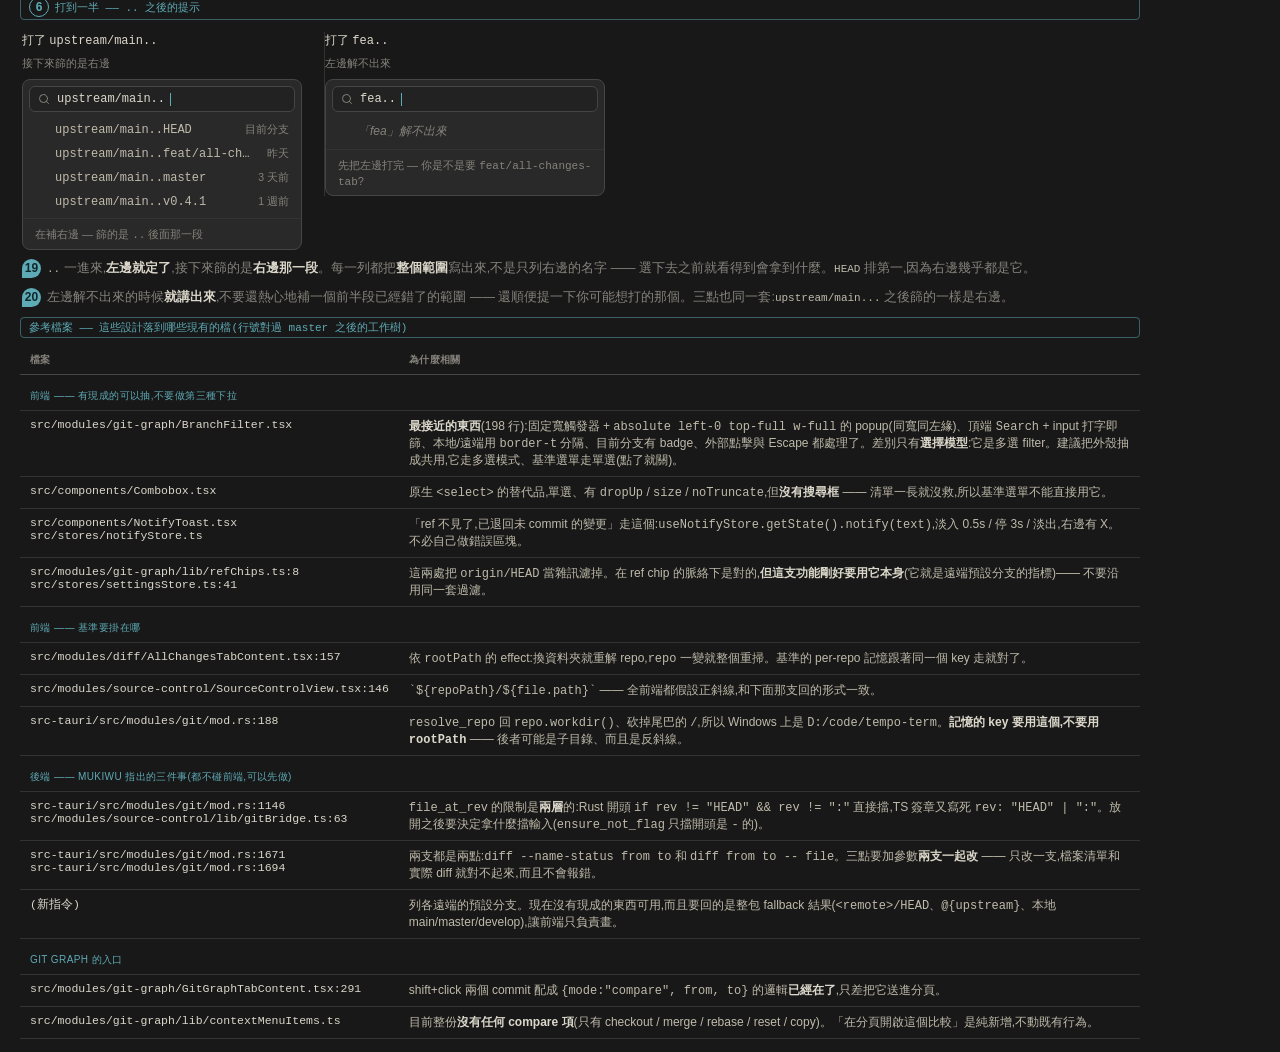
==== commit 2bcbde4f: "Give every page a way back, and the older ones a masthead The index links out to nine pages and none" ====
--- a/fig-398-menu.html
+++ b/fig-398-menu.html
@@ -81,7 +81,41 @@
   padding-top: 14px; border-bottom: none;
 }
 </style></head>
-<body><div class="fig"><div class="fig-label"><span class="n">1</span>預設 —— 工作區。這是 #397 落地後就有的樣子,基準那一列是 #398 加上去的唯一一條</div><div class="window">
+<body>
+<style>
+.mk-back {
+  display: inline-flex; align-items: center; gap: 7px; align-self: flex-start;
+  font-family: "IBM Plex Mono", Consolas, monospace; font-size: 12px;
+  color: #85827b; text-decoration: none; border: 1px solid #333;
+  border-radius: 6px; padding: 5px 11px; margin-bottom: 4px; background: #222;
+}
+.mk-back:hover { color: #dbd7ca; border-color: #454545; }
+.mk-back:focus-visible { outline: 2px solid #5eaab5; outline-offset: 2px; }
+.mk-head {
+  display: flex; flex-direction: column; gap: 10px;
+  margin: 6px 0 26px; align-self: stretch;
+}
+.mk-head .mk-eyebrow {
+  font-family: "IBM Plex Mono", Consolas, monospace; font-size: 11px;
+  letter-spacing: .14em; text-transform: uppercase; color: #5eaab5;
+}
+.mk-head .mk-title {
+  font-family: "IBM Plex Sans TC", "Noto Sans TC", "Microsoft JhengHei", "Segoe UI", sans-serif;
+  font-size: 30px; font-weight: 600; margin: 0; line-height: 1.25;
+  letter-spacing: -.01em; color: #dbd7ca;
+}
+.mk-head .mk-sub {
+  font-family: "IBM Plex Sans TC", "Noto Sans TC", "Microsoft JhengHei", "Segoe UI", sans-serif;
+  font-size: 14px; line-height: 1.75; color: #bfbaaa; margin: 0; max-width: 68ch;
+}
+</style>
+<a class="mk-back" href="index.html">&larr; 全部 mockup</a>
+<header class="mk-head">
+  <div class="mk-eyebrow">tempo-term · diff · issue #398</div>
+  <h1 class="mk-title">比較基準選單</h1>
+  <p class="mk-sub">同一組提案的選單部分:基準那一列長什麼樣、有哪些選項、以及它跟工作區檢視的關係。</p>
+</header>
+<div class="fig"><div class="fig-label"><span class="n">1</span>預設 —— 工作區。這是 #397 落地後就有的樣子,基準那一列是 #398 加上去的唯一一條</div><div class="window">
   <div class="tabstrip">
     <div class="ws"><svg class="i" width="13" height="13" viewBox="0 0 24 24"><rect x="3" y="3" width="18" height="18" rx="2"/><path d="M9 3v18"/></svg> Workspace 1 <span class="chev"><svg class="i" width="12" height="12" viewBox="0 0 24 24"><path d="m9 18 6-6-6-6"/></svg></span></div>
     <div class="divider"></div>
